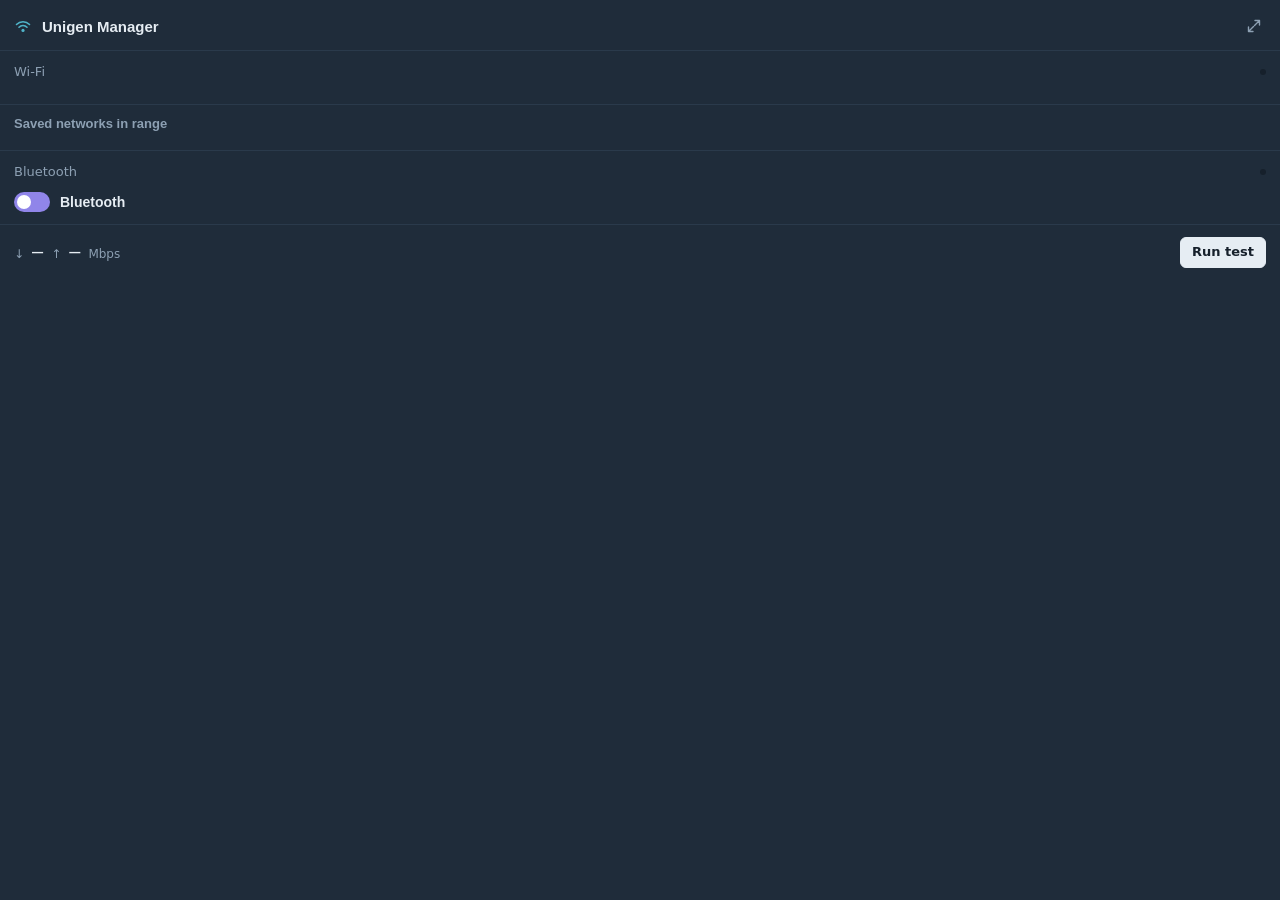
==== ui/widget.html @ b58a7fae "Show whether the dongle is plugged in: rail, widget and tray tooltip app_info reports the dongle as " ====
<!doctype html>
<html lang="en">
<head>
<meta charset="utf-8">
<meta name="viewport" content="width=device-width, initial-scale=1">
<title>Unigen Manager widget</title>
<link rel="stylesheet" href="shared.css">
<style>
  html, body { height: 100%; margin: 0; }
  body { background: var(--raised); color: var(--ink); font: 14px/1.45 var(--body); overflow: hidden; }

  /* the widget: fills its frameless window inside the app; floats above a fake taskbar in the ?mock preview */
  .widget { width: 100%; background: var(--raised); }
  .widget[hidden] { display: none; }
  header { display: flex; align-items: center; gap: 10px; padding: 12px 12px 10px 14px; }
  header h1 { font: 600 15px/1 var(--display); margin: 0; flex: 1; }
  .logo { width: 18px; height: 18px; flex: none; }
  .icon-btn { width: 28px; height: 28px; display: grid; place-items: center; background: none; border: 0; border-radius: 6px; color: var(--muted); cursor: pointer; }
  .sec { padding: 12px 14px; border-top: 1px solid var(--line); }
  .sec h2 { font: 600 13px/1 var(--display); color: var(--muted); margin: 0 0 8px; }
  .widget .msg { font-size: 12.5px; margin: 6px 0 0; }
  .widget .msg:empty { display: none; }
  .widget .btn { padding: 5px 11px; font-size: 13px; white-space: nowrap; }
  .widget .btn:not(.primary) { background: var(--panel); }

  /* Wi-Fi and Bluetooth: Dongle | Built-in (.seg is in shared.css) */
  .widget > .dongle { padding: 0 14px 10px; }
  .uses { display: flex; align-items: center; justify-content: space-between; margin-bottom: 10px; }
  .uses .lbl { color: var(--muted); font-size: 13px; }

  .ad { display: grid; grid-template-columns: 10px 1fr auto; column-gap: 10px; row-gap: 2px; align-items: center; padding: 6px 0; }
  .ad + .ad { border-top: 1px solid var(--line); }
  .dot { width: 8px; height: 8px; border-radius: 50%; background: var(--muted); }
  .dot.on { background: var(--ok); }
  .ad .name { font: 600 14px/1.3 var(--display); }
  .ad .ssid { text-align: right; font-size: 13px; display: inline-block; }
  .ad .ssid.off { color: var(--muted); }
  .ad .sub { grid-column: 2 / 4; display: flex; align-items: center; gap: 8px; color: var(--muted); font-size: 12.5px; }
  .ad .sub .rate { margin-left: auto; display: inline-block; }
  .ad .sub .pct { display: inline-block; min-width: 30px; }
  .bars { display: inline-flex; align-items: flex-end; gap: 2px; height: 12px; }
  .bars i { width: 3px; border-radius: 1px; background: var(--line); }
  .bars i:nth-child(1) { height: 4px; } .bars i:nth-child(2) { height: 7px; }
  .bars i:nth-child(3) { height: 10px; } .bars i:nth-child(4) { height: 12px; }
  .bars i.lit { background: var(--ink); opacity: 0.8; }

  .net { display: grid; grid-template-columns: 1fr 38px 104px; gap: 8px; align-items: center; padding: 5px 0; min-height: 36px; }
  .net .title { font-weight: 600; overflow: hidden; text-overflow: ellipsis; white-space: nowrap; }
  .net .pct { color: var(--muted); font-size: 12.5px; text-align: right; }
  .net .act { justify-self: end; }
  .empty { color: var(--muted); font-size: 13px; padding: 4px 0; margin: 0; }

  .bt { display: flex; align-items: center; gap: 10px; }
  .bt .ver { font: 600 14px var(--display); white-space: nowrap; display: inline-block; }
  .bt .dev { flex: 1; color: var(--muted); font-size: 13px; overflow: hidden; text-overflow: ellipsis; white-space: nowrap; display: inline-block; }

  .speed { display: grid; grid-template-columns: auto 1fr auto; gap: 12px; align-items: center; }
  .speed .nums { display: flex; align-items: baseline; gap: 8px; white-space: nowrap; }
  .speed .nums b { font: 400 20px/1 var(--display); display: inline-block; }
  .speed .nums .arrow, .speed .nums .unit { color: var(--muted); font-size: 12px; }
  #spark { display: block; width: 100%; height: 28px; overflow: visible; }
  #spark .line { fill: none; stroke-width: 1.5; stroke-linejoin: round; stroke-linecap: round; }
  #spark .area { fill-opacity: 0.1; }

  @media (hover: hover) and (pointer: fine) {
    .icon-btn:hover { color: var(--ink); }
  }

  /* ---------- ?mock preview only: a Windows 10 taskbar to click ---------- */
  body.preview { background: #0E151D; }
  .preview .widget {
    position: fixed; right: 12px; bottom: 52px; width: 340px;
    border: 1px solid var(--line); border-radius: 10px; box-shadow: 0 12px 32px rgba(0, 0, 0, 0.45); overflow: hidden;
  }
  .taskbar { position: fixed; left: 0; right: 0; bottom: 0; height: 40px; background: #101820; border-top: 1px solid #1B2632;
    display: flex; align-items: center; justify-content: flex-end; gap: 2px; padding-right: 8px; }
  .taskbar[hidden], .overflow[hidden], .hint[hidden] { display: none; }
  .tb { height: 40px; min-width: 32px; padding: 0 8px; display: grid; place-items: center; background: none; border: 0; color: #C9D3DC; cursor: pointer; }
  .tb.clock { font-size: 12px; line-height: 1.25; text-align: center; cursor: default; }
  .overflow { position: fixed; bottom: 48px; right: 150px; display: grid; grid-template-columns: repeat(3, 34px); gap: 2px; padding: 6px;
    background: #1A242F; border: 1px solid #2A3644; border-radius: 4px; box-shadow: 0 6px 18px rgba(0, 0, 0, 0.4); }
  .overflow button { height: 34px; display: grid; place-items: center; background: none; border: 0; border-radius: 3px; cursor: pointer; color: #9FB0BF; }
  .hint { position: fixed; left: 16px; top: 14px; color: var(--muted); font-size: 13px; margin: 0; }
  @media (hover: hover) and (pointer: fine) { .tb:hover, .overflow button:hover { background: rgba(255, 255, 255, 0.08); } }
</style>
</head>
<body>

<div class="widget" id="w" role="dialog" aria-label="Unigen Manager">
  <header>
    <svg class="logo" viewBox="0 0 18 18" aria-hidden="true">
      <path d="M2.5 7.5a9 9 0 0 1 13 0" fill="none" stroke="var(--b5)" stroke-width="1.6" stroke-linecap="round"/>
      <path d="M5 10.2a5.4 5.4 0 0 1 8 0" fill="none" stroke="var(--b5)" stroke-width="1.6" stroke-linecap="round"/>
      <circle cx="9" cy="13.4" r="1.6" fill="var(--b5)"/>
    </svg>
    <h1>Unigen Manager</h1>
    <button class="icon-btn" id="openApp" aria-label="Open Unigen Manager" title="Open Unigen Manager">
      <svg width="14" height="14" viewBox="0 0 14 14" aria-hidden="true"><path d="M8 1.5h4.5V6M12.5 1.5 7.5 6.5M6 12.5H1.5V8M1.5 12.5l5-5" fill="none" stroke="currentColor" stroke-width="1.4" stroke-linecap="round" stroke-linejoin="round"/></svg>
    </button>
  </header>
  <p class="dongle" id="dongle" hidden><i aria-hidden="true"></i><span class="t"></span></p>
  <div class="sec">
    <div class="uses"><span class="lbl" id="wifiUseLbl">Wi-Fi</span><div class="seg" id="wifiUse" role="radiogroup" aria-labelledby="wifiUseLbl"></div></div>
    <div id="ads"></div>
    <p class="msg" id="wifiMsg"></p>
  </div>
  <div class="sec">
    <h2>Saved networks in range</h2>
    <div id="nets"></div>
    <p class="msg" id="netMsg"></p>
  </div>
  <div class="sec">
    <div class="uses"><span class="lbl" id="btUseLbl">Bluetooth</span><div class="seg" id="btUse" role="radiogroup" aria-labelledby="btUseLbl"></div></div>
    <div class="bt">
      <button class="switch on" id="btPower" role="switch" aria-checked="true" aria-label="Bluetooth"><i></i></button>
      <span class="ver" id="btVer">Bluetooth</span>
      <span class="dev" id="btDev"></span>
    </div>
    <p class="msg" id="btMsg"></p>
  </div>
  <div class="sec">
    <div class="speed">
      <div class="nums"><span class="arrow">↓</span><b id="dn">–</b><span class="arrow">↑</span><b id="upv">–</b><span class="unit">Mbps</span></div>
      <svg id="spark" aria-label="Speed during the last test"></svg>
      <button class="btn primary" id="run"><span class="label">Run test</span></button>
    </div>
    <p class="msg" id="speedMsg"></p>
  </div>
</div>

<!-- ?mock preview only: a Windows 10 taskbar. Inside the app the widget fills its own window. -->
<p class="hint" id="hint" hidden>Preview: click <b>^</b> on the taskbar, then the Unigen icon.</p>
<div class="overflow" id="overflow" hidden>
  <button aria-label="OneDrive"><svg width="16" height="16" viewBox="0 0 16 16"><path d="M4 12h8.5a2.5 2.5 0 0 0 0-5 4 4 0 0 0-7.6-1A3 3 0 0 0 4 12z" fill="none" stroke="currentColor" stroke-width="1.2"/></svg></button>
  <button aria-label="Security"><svg width="16" height="16" viewBox="0 0 16 16"><path d="M8 1.8 3 3.8v4c0 3 2.2 5.2 5 6.4 2.8-1.2 5-3.4 5-6.4v-4z" fill="none" stroke="currentColor" stroke-width="1.2"/></svg></button>
  <button id="trayIcon" aria-label="Unigen Manager">
    <svg width="16" height="16" viewBox="0 0 18 18"><path d="M2.5 7.5a9 9 0 0 1 13 0" fill="none" stroke="#4FB3C8" stroke-width="1.8" stroke-linecap="round"/><path d="M5 10.2a5.4 5.4 0 0 1 8 0" fill="none" stroke="#4FB3C8" stroke-width="1.8" stroke-linecap="round"/><circle cx="9" cy="13.4" r="1.7" fill="#4FB3C8"/></svg>
  </button>
</div>
<div class="taskbar" id="taskbar" hidden>
  <button class="tb" id="chevron" aria-label="Show hidden icons" aria-expanded="false"><svg width="12" height="12" viewBox="0 0 12 12"><path d="M2.5 7.5 6 4l3.5 3.5" fill="none" stroke="currentColor" stroke-width="1.3" stroke-linecap="round"/></svg></button>
  <span class="tb"><svg width="16" height="16" viewBox="0 0 16 16"><path d="M1.5 6a9 9 0 0 1 13 0M4 8.7a5.4 5.4 0 0 1 8 0" fill="none" stroke="currentColor" stroke-width="1.3" stroke-linecap="round"/><circle cx="8" cy="11.6" r="1.3" fill="currentColor"/></svg></span>
  <span class="tb"><svg width="16" height="16" viewBox="0 0 16 16"><path d="M2 6h3l4-3v10l-4-3H2z" fill="none" stroke="currentColor" stroke-width="1.2"/><path d="M11.5 5.5a3.5 3.5 0 0 1 0 5" fill="none" stroke="currentColor" stroke-width="1.2" stroke-linecap="round"/></svg></span>
  <span class="tb clock" id="clock"></span>
</div>

<script src="vendor/anime.umd.min.js"></script>
<script src="mock-api.js"></script>
<script src="shared.js"></script>
<script>
// Tray widget. Inside the app it fills its own frameless window (Python shows it and calls onWidgetShown);
// opened as widget.html?mock it floats above a fake taskbar for preview and tests.
let INFO = null, ADS = [], uses = null, BT = null, RESULTS = {}, live = null, shown = false;  // uses: the adapter Wi-Fi uses
const wifiSeg = $("#wifiUse"), btSeg = $("#btUse");
const NAME = k => (INFO && INFO.adapters.find(a => a.key === k) || {}).name || k;
const COLOR = k => ({ unigen: "var(--uni)", builtin: "var(--bi)" })[k] || "var(--muted)";
const note = (el, text, isErr) => setMsg(el, text, isErr, { clearAfter: isErr ? 0 : 4000 }); // a flyout stays compact
const fail = el => e => note(el, e.message, true);

// ================= Wi-Fi: which adapter carries traffic =================
const level = s => s == null ? 0 : s >= 80 ? 4 : s >= 60 ? 3 : s >= 40 ? 2 : 1;
const bars = s => `<span class="bars" aria-hidden="true">${[1, 2, 3, 4].map(i => `<i class="${i <= level(s) ? "lit" : ""}"></i>`).join("")}</span>`;
function renderAdapters() {
  renderDongle($("#dongle"), INFO.dongle);
  buildSeg(wifiSeg, SWITCH_KEYS); buildSeg(btSeg, SWITCH_KEYS);
  $("#ads").innerHTML = INFO.adapters.map(a => `
    <div class="ad" data-k="${esc(a.key)}">
      <span class="dot"></span><span class="name">${esc(a.name)}</span>
      <span class="ssid off">Checking…</span>
      <span class="sub"><span class="pct num">–</span>${bars(null)}<span class="rate">No link</span></span>
    </div>`).join("");
  enableSegs();
}
const markUses = instant => { markSeg(wifiSeg, uses, instant); if (BT) markSeg(btSeg, BT.active, instant); };
const enableSegs = () => { enableSeg(wifiSeg, INFO.admin, switching, INFO.dongle); enableSeg(btSeg, BT ? BT.can_switch : INFO.admin, switching, INFO.dongle); };
// in place: only values that changed animate
function updateAdapters() {
  for (const row of $$(".ad")) {
    const d = ADS.find(x => x.key === row.dataset.k), on = !!d && d.state === "connected";
    pop($(".dot", row), on);
    const ssid = $(".ssid", row), off = INFO.adapters.find(a => a.key === row.dataset.k).off;
    ssid.classList.toggle("off", !on);
    setText(ssid, !d || off ? (off ? "Off" : "Unplugged") : on ? d.ssid : "Not connected");
    setText($(".pct", row), on ? `${d.signal}%` : "–");
    setText($(".rate", row), on ? `${d.rate} Mbps` : "No link");
    $(".bars", row).outerHTML = bars(on ? d.signal : null);
  }
}
async function poll() {
  ADS = await call("adapters");
  if (!uses || !ADS.some(a => a.key === uses)) uses = INFO.wifi_using || (ADS.find(a => a.state === "connected") || ADS[0] || {}).key || null;
  updateAdapters(); markUses(true);
}
// Python pushes each step of a switch to onSwitchStep while it runs. The two switches share one lock, so one runs at a time.
let switching = false, btDone = null;  // btDone: resolves with the final step of the Bluetooth move this window started
async function reloadAll() {  // after a switch, here or by the watchdog: new INFO, then everything that depends on it
  INFO = await call("app_info"); uses = INFO.wifi_using;
  renderAdapters(); markUses(true);
  await poll();
  await Promise.all([loadNets(), loadBt(), loadSpeed(true)]);
}
window.onSwitchStep = s => {
  const bt = s.kind === "bt", msg = $(bt ? "#btMsg" : "#wifiMsg");
  note(msg, s.text, s.error);
  if (!s.done) return;
  if (bt && btDone) btDone(s);
  else if (!s.error && !switching) (bt ? loadBt() : reloadAll()).catch(fail(msg));  // switched from the other window
};
window.onUsingChanged = () => { if (!switching) reloadAll().catch(fail($("#wifiMsg"))); };
wifiSeg.addEventListener("click", async e => {
  const b = e.target.closest("button");
  if (!b || b.disabled || switching || b.getAttribute("aria-checked") === "true") return;
  const was = uses;
  switching = true; enableSegs();
  markSeg(wifiSeg, b.dataset.k);
  note($("#wifiMsg"), `Switching to the ${NAME(b.dataset.k)}…`);
  try {
    await call("switch_wifi", b.dataset.k);
    await reloadAll();
  } catch (err) {
    uses = was; markUses();
    note($("#wifiMsg"), err.message, true);
  } finally {
    switching = false; enableSegs();
  }
});
// the call returns at once; the move ends with a done step, then the radio shown is the one Windows really has
btSeg.addEventListener("click", async e => {
  const b = e.target.closest("button");
  if (!b || b.disabled || switching || b.getAttribute("aria-checked") === "true") return;
  const was = BT.active;
  switching = true; enableSegs();
  markSeg(btSeg, b.dataset.k);
  note($("#btMsg"), `Moving Bluetooth to the ${NAME(b.dataset.k)}…`);
  const moved = new Promise(done => { btDone = done; });
  try {
    await call("switch_bt", b.dataset.k);
    const s = await moved;
    await loadBt();
    if (s.error) note($("#btMsg"), s.text, true);
  } catch (err) {
    markSeg(btSeg, was);
    note($("#btMsg"), err.message, true);
  } finally {
    btDone = null; switching = false; enableSegs();
  }
});

// ================= saved networks in range (on the adapter Wi-Fi uses) =================
async function loadNets() {
  if (!uses) return;
  const list = (await call("networks", uses)).networks.filter(n => n.state && !n.hidden).slice(0, 4);
  $("#nets").innerHTML = list.length ? list.map(n => `<div class="net" data-ssid="${esc(n.ssid)}">
      <span class="title">${esc(n.ssid)}</span>
      <span class="pct num">${Math.max(0, ...n.aps.map(a => a.s))}%</span>
      <span class="act">${n.state === "Connected"
        ? `<button class="btn" data-do="disconnect"><span class="label">Disconnect</span></button>`
        : `<button class="btn" data-do="connect"><span class="label">Connect</span></button>`}</span>
    </div>`).join("") : `<p class="empty">No saved networks in range.</p>`;
}
$("#nets").addEventListener("click", async e => {
  const b = e.target.closest("button[data-do]"); if (!b || b.disabled) return;
  const ssid = b.closest(".net").dataset.ssid, connect = b.dataset.do === "connect";
  try {
    await busy(b, connect ? "Connecting…" : "Disconnecting…", connect ? call("connect", uses, ssid, null) : call("disconnect", uses));
    note($("#netMsg"), connect ? `Connected to ${ssid}.` : `Disconnected from ${ssid}.`);
    await Promise.all([poll(), loadNets()]);
  } catch (err) { note($("#netMsg"), err.message, true); }
});

// ================= Bluetooth radio =================
async function loadBt() {
  const [radio, paired] = await Promise.all([call("bt_radio"), call("bt_paired")]);
  BT = radio;
  const on = BT.power !== "off", sw = $("#btPower");
  sw.setAttribute("aria-checked", String(on)); sw.classList.toggle("on", on);
  anime.animate($("i", sw), { x: on ? 16 : 0, duration: reduce ? 0 : 180, ease });
  const act = BT.radios.find(r => r.key === BT.active);
  const dev = paired.find(d => d.connected);
  setText($("#btVer"), act && act.version ? `Bluetooth ${act.version}` : "Bluetooth");
  const level = dev && dev.battery != null ? ` · ${dev.battery}%` : "";
  setText($("#btDev"), on ? (dev ? dev.name + level : "No device connected") : "Bluetooth is off");
  enableSeg(btSeg, BT.can_switch, switching, INFO.dongle);
  markSeg(btSeg, BT.active, true);
}

$("#btPower").addEventListener("click", async function () {
  if (this.disabled || !BT) return;
  this.disabled = true;
  try { await call("bt_power", BT.power === "off"); } catch (e) { note($("#btMsg"), e.message, true); }
  finally { this.disabled = false; }
  loadBt().catch(fail($("#btMsg")));
});

// ================= mini speed test: sparkline of the last test on the adapter Wi-Fi uses =================
const TP_N = 40;  // speed.py takes at most 28 download + 12 upload samples
const pathOf = pts => pts.map((p, i) => `${i ? "L" : "M"}${p[0].toFixed(1)},${p[1].toFixed(1)}`).join("");
function drawSpark(samples, k, { draw, split } = {}) {
  const svg = $("#spark"), W = svg.clientWidth, H = 28; if (!W) return;
  split = Math.min(split ?? samples.length, samples.length);
  const max = Math.max(40, ...Object.values(RESULTS).flatMap(r => r.samples || []), ...samples) * 1.05;
  const x = i => 1 + i * (W - 2) / (TP_N - 1), y = v => 2 + (1 - v / max) * (H - 4);
  const pts = samples.map((v, i) => [x(i), y(v)]);
  // download and upload are separate measurements: one segment each, never joined
  const segs = [pts.slice(0, split), pts.slice(split)].filter(p => p.length > 1);
  svg.setAttribute("viewBox", `0 0 ${W} ${H}`);
  svg.innerHTML = segs.map(p => `<path class="area" fill="${COLOR(k)}" d="${pathOf(p)}L${p[p.length - 1][0]},${H}L${p[0][0]},${H}Z"/>
    <path class="line" stroke="${COLOR(k)}" d="${pathOf(p)}"/>`).join("");
  if (draw && !reduce && segs.length) {
    $$(".line", svg).forEach((l, i) => anime.animate(anime.createDrawable(l), { draw: ["0 0", "0 1"], duration: 350, delay: i * 250, ease }));
    anime.animate($$(".area", svg), { opacity: [0, 1], duration: 250, delay: 250, ease });
  }
}
async function loadSpeed(draw) {
  RESULTS = await call("speed_results");
  const r = RESULTS[uses];
  setText($("#dn"), r ? r.down : "–");
  setText($("#upv"), r ? r.up : "–");
  drawSpark(r ? r.samples : [], uses, { draw, split: r && r.split });
}
window.onSpeedSample = s => {  // pushed by Python (api.py _push_sample) while a test runs
  if (!live) return;
  if (s.phase === "up" && live.split == null) live.split = live.samples.length;
  live.samples.push(s.v);
  drawSpark(live.samples, live.key, { split: live.split ?? live.samples.length });
};
$("#run").addEventListener("click", async function () {
  if (!uses || this.disabled) return;
  live = { key: uses, samples: [], split: null };
  try {
    const r = await busy(this, "Testing…", call("speed_test", uses));
    live = null;
    RESULTS[uses] = r;
    setText($("#dn"), r.down); setText($("#upv"), r.up);
    drawSpark(r.samples, uses, { split: r.split });
    note($("#speedMsg"), `Measured on the ${NAME(uses)}.`);
  } catch (e) { live = null; note($("#speedMsg"), e.message, true); }
});

$("#openApp").addEventListener("click", () => call("open_main").catch(fail($("#wifiMsg"))));

// ================= open / close =================
const W = $("#w");
async function refresh(draw) {
  await poll();
  await Promise.all([loadNets(), loadBt(), loadSpeed(draw)]);
}
function animateOpen() {
  anime.animate(W, reduce ? { opacity: [0, 1], duration: 150, ease } : { opacity: [0, 1], y: [8, 0], duration: 180, ease });
}
window.onWidgetShown = () => {  // Python calls this right after showing the window
  shown = true; animateOpen(); markUses(true);
  refresh(true).catch(fail($("#wifiMsg")));
};
function hideWidget() {
  if (!shown) return;
  shown = false;
  anime.animate(W, { opacity: 0, ...(reduce ? {} : { y: 4 }), duration: 120, ease, onComplete: () => {
    if (MOCK) { if (!shown) W.hidden = true; } else call("hide_widget").catch(() => {});
    W.style.opacity = ""; W.style.transform = "";
  } });
}
addEventListener("keydown", e => { if (e.key === "Escape") hideWidget(); });
if (!MOCK) {
  addEventListener("blur", hideWidget);  // like Windows flyouts: losing focus closes it
  new ResizeObserver(() => { if (shown) call("widget_fit", Math.ceil(W.getBoundingClientRect().height)).catch(() => {}); }).observe(W);
}
setInterval(async () => { if (shown && await call("is_visible", "widget").catch(() => true)) { poll().catch(fail($("#wifiMsg"))); loadNets().catch(fail($("#netMsg"))); } }, 3000);
setInterval(async () => { if (shown && await call("is_visible", "widget").catch(() => true)) loadBt().catch(() => {}); }, 10000);  // connected state and battery
// the watchdog announces an unplug, not a dongle coming back or still starting: while it isn't connected, look again
setInterval(async () => {
  if (!shown || !INFO || !INFO.dongle || INFO.dongle === "connected" || switching || !await call("is_visible", "widget").catch(() => true)) return;
  const i = await call("app_info").catch(() => null);
  if (i && i.dongle !== INFO.dongle) reloadAll().catch(fail($("#wifiMsg")));
}, 5000);

// ================= ?mock preview: fake taskbar with the ^ overflow =================
if (MOCK) {
  document.body.classList.add("preview");
  $("#taskbar").hidden = false; $("#hint").hidden = false; W.hidden = true;
  const tick = () => { const d = new Date(); $("#clock").innerHTML = `${d.toLocaleTimeString([], { hour: "2-digit", minute: "2-digit" })}<br>${d.toLocaleDateString()}`; };
  tick(); setInterval(tick, 30000);
  $("#chevron").addEventListener("click", e => {
    e.stopPropagation();
    const ov = $("#overflow"); ov.hidden = !ov.hidden;
    $("#chevron").setAttribute("aria-expanded", !ov.hidden);
  });
  $("#trayIcon").addEventListener("click", e => {
    e.stopPropagation();
    $("#overflow").hidden = true; $("#chevron").setAttribute("aria-expanded", "false");
    if (shown) return hideWidget();
    W.hidden = false; window.onWidgetShown();
  });
  document.addEventListener("click", e => {
    if (!e.target.closest("#w, #overflow, #chevron")) { hideWidget(); $("#overflow").hidden = true; }
  });
}

(async function start() {
  try {
    INFO = await call("app_info"); uses = INFO.wifi_using;
    renderAdapters();
    await refresh(false);
  } catch (e) { note($("#wifiMsg"), e.message, true); }
})();
</script>
</body>
</html>
---- ui/shared.css ----
/* Shared by index.html (main window) and widget.html (tray widget): tokens, base, buttons, messages. */
:root {
  --panel: #16202B;
  --raised: #1F2C3A;
  --line: #2A3A4B;
  --ink: #E6EDF3;
  --muted: #8DA0B3;
  --b24: #E3A33B;
  --b5: #4FB3C8;
  --ok: #5CC08A;
  --err: #F07167;
  --warn: #E8B04B;
  /* adapter identity in charts; validated on --raised (dataviz validator, dark: CVD dE 16.0, normal 19.7) */
  --uni: #9085e9;
  --bi: #d55181;

  --ease-out: cubic-bezier(0.23, 1, 0.32, 1);
  --display: "Bahnschrift", "Segoe UI", sans-serif;
  --body: "Segoe UI", system-ui, sans-serif;
}

* { box-sizing: border-box; }
button { font: inherit; color: inherit; }
:focus-visible { outline: 2px solid var(--b5); outline-offset: 2px; }
.num { font-family: var(--display); font-variant-numeric: tabular-nums; }

.btn {
  position: relative;
  overflow: hidden;
  border: 1px solid var(--line);
  background: var(--raised);
  border-radius: 6px;
  padding: 8px 16px;
  cursor: pointer;
}
.btn.primary { background: var(--ink); color: var(--panel); border-color: var(--ink); font-weight: 600; }
.btn:disabled { opacity: 0.5; cursor: default; }
.btn.small { padding: 5px 11px; font-size: 13px; }
.btn .label, .link .label { display: inline-block; }

.msg { color: var(--muted); }
.msg.err { color: var(--err); }

@media (hover: hover) and (pointer: fine) {
  .btn:not(:disabled):hover { border-color: var(--muted); }
}

/* on/off switch (Bluetooth power) */
.switch { width: 36px; height: 20px; padding: 0; border-radius: 10px; border: 1px solid var(--line);
  background: var(--raised); position: relative; cursor: pointer; flex: none; }
.switch i { position: absolute; top: 2px; left: 2px; width: 14px; height: 14px; border-radius: 50%; background: var(--muted); }
.switch.on { background: var(--uni); border-color: transparent; }
.switch.on i { background: #fff; }
.switch:disabled { opacity: .5; cursor: default; }
.switch:focus-visible { outline: 2px solid var(--uni); outline-offset: 2px; }

/* the dongle's status line (top of the main window's rail, under the widget's header): a dot and a sentence */
.dongle { display: flex; align-items: center; gap: 8px; margin: 0; font-size: 13px; color: var(--muted); }
.dongle[hidden] { display: none; }
.dongle i { flex: none; width: 8px; height: 8px; border-radius: 50%; background: var(--muted); }
.dongle[data-state="connected"] i { background: var(--ok); }
.dongle[data-state="not_responding"] { color: var(--warn); }
.dongle[data-state="not_responding"] i { background: var(--warn); }

/* segmented control with one sliding highlight (the Wi-Fi and Bluetooth switches in both windows; positioned by slide() in JS) */
.seg { position: relative; display: flex; gap: 2px; background: var(--panel); border-radius: 7px; padding: 3px; }
.seg button { position: relative; z-index: 1; background: none; border: 0; cursor: pointer; padding: 4px 12px; border-radius: 5px; color: var(--muted); font: 500 13px var(--display); }
.seg button[aria-checked="true"] { color: var(--ink); }
.seg button:disabled { cursor: default; }
.seg button:disabled:not([aria-checked="true"]) { opacity: .45; }  /* the Dongle button while it is unplugged, and the other one during a switch */
.seg .ind { position: absolute; top: 3px; bottom: 3px; left: 0; right: auto; background: var(--raised); border-radius: 5px; pointer-events: none; }
@media (hover: hover) and (pointer: fine) {
  .seg button:not(:disabled):hover { color: var(--ink); }
}
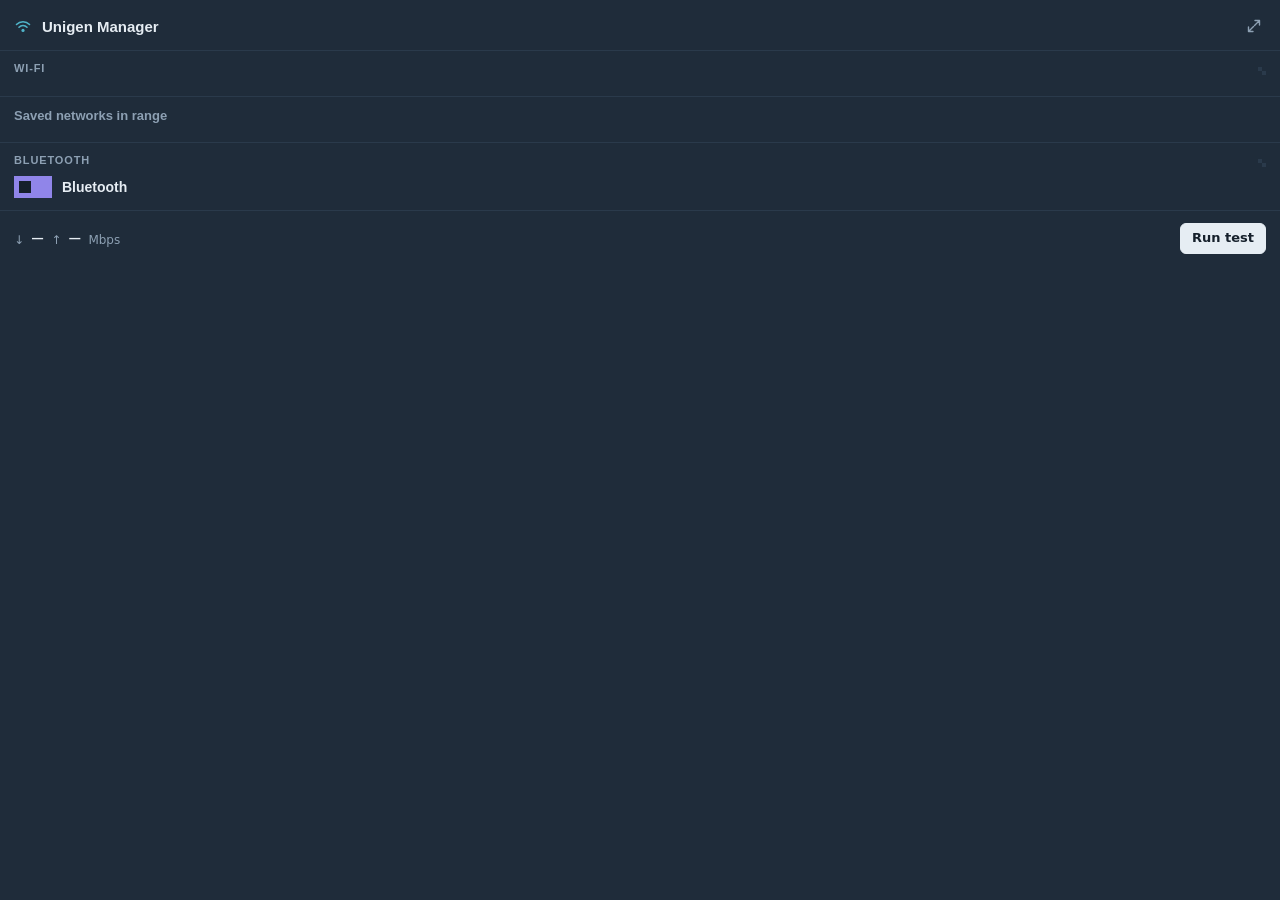
==== commit 49c24f79: "Brutalist switches with a stepped progress bar, anime.js motion and a Bluetooth lock-out The Wi-Fi A" ====
--- a/ui/widget.html
+++ b/ui/widget.html
@@ -25,8 +25,9 @@
 
   /* Wi-Fi and Bluetooth: Dongle | Built-in (.seg is in shared.css) */
   .widget > .dongle { padding: 0 14px 10px; }
-  .uses { display: flex; align-items: center; justify-content: space-between; margin-bottom: 10px; }
-  .uses .lbl { color: var(--muted); font-size: 13px; }
+  .uses { display: flex; align-items: center; justify-content: space-between; margin-bottom: 10px; padding-right: var(--off); }  /* room for the switch's hard shadow */
+  .uses .lbl { font: 700 11px/1 var(--display); letter-spacing: .08em; text-transform: uppercase; color: var(--muted); }
+  .uses + .steps { margin: -2px 0 10px; }
 
   .ad { display: grid; grid-template-columns: 10px 1fr auto; column-gap: 10px; row-gap: 2px; align-items: center; padding: 6px 0; }
   .ad + .ad { border-top: 1px solid var(--line); }
@@ -101,6 +102,7 @@
   <p class="dongle" id="dongle" hidden><i aria-hidden="true"></i><span class="t"></span></p>
   <div class="sec">
     <div class="uses"><span class="lbl" id="wifiUseLbl">Wi-Fi</span><div class="seg" id="wifiUse" role="radiogroup" aria-labelledby="wifiUseLbl"></div></div>
+    <div id="wifiSteps" hidden></div>
     <div id="ads"></div>
     <p class="msg" id="wifiMsg"></p>
   </div>
@@ -111,6 +113,7 @@
   </div>
   <div class="sec">
     <div class="uses"><span class="lbl" id="btUseLbl">Bluetooth</span><div class="seg" id="btUse" role="radiogroup" aria-labelledby="btUseLbl"></div></div>
+    <div id="btSteps" hidden></div>
     <div class="bt">
       <button class="switch on" id="btPower" role="switch" aria-checked="true" aria-label="Bluetooth"><i></i></button>
       <span class="ver" id="btVer">Bluetooth</span>
@@ -153,7 +156,6 @@
 let INFO = null, ADS = [], uses = null, BT = null, RESULTS = {}, live = null, shown = false;  // uses: the adapter Wi-Fi uses
 const wifiSeg = $("#wifiUse"), btSeg = $("#btUse");
 const NAME = k => (INFO && INFO.adapters.find(a => a.key === k) || {}).name || k;
-const COLOR = k => ({ unigen: "var(--uni)", builtin: "var(--bi)" })[k] || "var(--muted)";
 const note = (el, text, isErr) => setMsg(el, text, isErr, { clearAfter: isErr ? 0 : 4000 }); // a flyout stays compact
 const fail = el => e => note(el, e.message, true);
 
@@ -171,7 +173,7 @@
     </div>`).join("");
   enableSegs();
 }
-const markUses = instant => { markSeg(wifiSeg, uses, instant); if (BT) markSeg(btSeg, BT.active, instant); };
+const markUses = instant => { markSeg(wifiSeg, going.wifi || uses, instant); if (BT) markSeg(btSeg, going.bt || BT.active, instant); };
 const enableSegs = () => { enableSeg(wifiSeg, INFO.admin, switching, INFO.dongle); enableSeg(btSeg, BT ? BT.can_switch : INFO.admin, switching, INFO.dongle); };
 // in place: only values that changed animate
 function updateAdapters() {
@@ -193,6 +195,11 @@
 }
 // Python pushes each step of a switch to onSwitchStep while it runs. The two switches share one lock, so one runs at a time.
 let switching = false, btDone = null;  // btDone: resolves with the final step of the Bluetooth move this window started
+const BT_STEPS = 4;    // bt.STEPS: what a Bluetooth move reports
+const prog = { wifi: $("#wifiSteps"), bt: $("#btSteps") };  // compact progress bars under the two switches
+const switchTo = {};   // the adapter each kind's last move started here was going to (Try again repeats it)
+const going = {};      // the same, only while that move runs here: the switch shows it, whatever a poll says
+let moving = null;     // the move running anywhere (Python pushes its steps to both windows): { kind, step, of }
 async function reloadAll() {  // after a switch, here or by the watchdog: new INFO, then everything that depends on it
   INFO = await call("app_info"); uses = INFO.wifi_using;
   renderAdapters(); markUses(true);
@@ -202,49 +209,78 @@
 window.onSwitchStep = s => {
   const bt = s.kind === "bt", msg = $(bt ? "#btMsg" : "#wifiMsg");
   note(msg, s.text, s.error);
+  renderStep(prog[s.kind], s, { to: switching ? switchTo[s.kind] : null });
+  moving = s.done ? null : { kind: s.kind, step: s.step, of: s.of };
+  if (bt) lockBt(!s.done);
   if (!s.done) return;
   if (bt && btDone) btDone(s);
   else if (!s.error && !switching) (bt ? loadBt() : reloadAll()).catch(fail(msg));  // switched from the other window
 };
 window.onUsingChanged = () => { if (!switching) reloadAll().catch(fail($("#wifiMsg"))); };
-wifiSeg.addEventListener("click", async e => {
+// the power switch is off while a Bluetooth move runs (Windows' radio isn't there to use); it comes back on done
+function lockBt(on) {
+  const sw = $("#btPower");
+  if (on && !sw.disabled) { sw.disabled = true; sw.dataset.lock = "1"; }
+  else if (!on && sw.dataset.lock) { sw.disabled = false; delete sw.dataset.lock; }
+}
+// pressing a switch while a move runs: say so on the running bar, no error
+function alreadyMoving(msg) {
+  const text = `Already moving ${moving.kind === "bt" ? "Bluetooth" : "Wi-Fi"}${moving.of ? ` · ${moving.step}/${moving.of}` : ""}`;
+  noteBar(prog[moving.kind], text);
+  note(msg, text);
+}
+async function moveWifi(key) {
+  const was = uses, msg = $("#wifiMsg");
+  switching = true; enableSegs();
+  switchTo.wifi = going.wifi = key;
+  markSeg(wifiSeg, key);
+  note(msg, `Switching to the ${NAME(key)}…`);
+  renderStep(prog.wifi, { kind: "wifi", text: msg.textContent, step: 0, of: 0, label: "Starting" }, { to: key });
+  try {
+    await call("switch_wifi", key);
+    await reloadAll();
+  } catch (err) {
+    going.wifi = null; uses = was; markUses();
+    note(msg, err.message, true);
+    failProgress(prog.wifi, err.message);
+  } finally {
+    switching = false; going.wifi = null; enableSegs();
+  }
+}
+// the call returns at once; the move ends with a done step, then the radio shown is the one Windows really has
+async function moveBt(key) {
+  const was = BT.active, msg = $("#btMsg");
+  switching = true; enableSegs();
+  switchTo.bt = going.bt = key;
+  markSeg(btSeg, key);
+  note(msg, `Moving Bluetooth to the ${NAME(key)}…`);
+  renderStep(prog.bt, { kind: "bt", text: msg.textContent, step: 0, of: BT_STEPS, label: "Starting" }, { to: key });
+  const moved = new Promise(done => { btDone = done; });
+  try {
+    await call("switch_bt", key);
+    const s = await moved;
+    going.bt = null;  // show what Windows really has, not what was asked for
+    await loadBt();
+    if (s.error) note(msg, s.text, true);
+  } catch (err) {
+    markSeg(btSeg, was);
+    note(msg, err.message, true);
+    failProgress(prog.bt, err.message);
+  } finally {
+    btDone = null; switching = false; going.bt = null; enableSegs();
+  }
+}
+const retry = kind => { if (!switching && !moving && switchTo[kind]) (kind === "bt" ? moveBt : moveWifi)(switchTo[kind]); };
+buildProgress(prog.wifi, "wifi", { compact: true, onRetry: () => retry("wifi") });
+buildProgress(prog.bt, "bt", { compact: true, onRetry: () => retry("bt") });
+const onSegClick = (seg, msg, move) => seg.addEventListener("click", e => {
   const b = e.target.closest("button");
   if (!b || b.disabled || switching || b.getAttribute("aria-checked") === "true") return;
-  const was = uses;
-  switching = true; enableSegs();
-  markSeg(wifiSeg, b.dataset.k);
-  note($("#wifiMsg"), `Switching to the ${NAME(b.dataset.k)}…`);
-  try {
-    await call("switch_wifi", b.dataset.k);
-    await reloadAll();
-  } catch (err) {
-    uses = was; markUses();
-    note($("#wifiMsg"), err.message, true);
-  } finally {
-    switching = false; enableSegs();
-  }
+  if (moving) return alreadyMoving($(msg));
+  move(b.dataset.k);
 });
-// the call returns at once; the move ends with a done step, then the radio shown is the one Windows really has
-btSeg.addEventListener("click", async e => {
-  const b = e.target.closest("button");
-  if (!b || b.disabled || switching || b.getAttribute("aria-checked") === "true") return;
-  const was = BT.active;
-  switching = true; enableSegs();
-  markSeg(btSeg, b.dataset.k);
-  note($("#btMsg"), `Moving Bluetooth to the ${NAME(b.dataset.k)}…`);
-  const moved = new Promise(done => { btDone = done; });
-  try {
-    await call("switch_bt", b.dataset.k);
-    const s = await moved;
-    await loadBt();
-    if (s.error) note($("#btMsg"), s.text, true);
-  } catch (err) {
-    markSeg(btSeg, was);
-    note($("#btMsg"), err.message, true);
-  } finally {
-    btDone = null; switching = false; enableSegs();
-  }
-});
+onSegClick(wifiSeg, "#wifiMsg", moveWifi);
+onSegClick(btSeg, "#btMsg", moveBt);
 
 // ================= saved networks in range (on the adapter Wi-Fi uses) =================
 async function loadNets() {
@@ -281,7 +317,7 @@
   const level = dev && dev.battery != null ? ` · ${dev.battery}%` : "";
   setText($("#btDev"), on ? (dev ? dev.name + level : "No device connected") : "Bluetooth is off");
   enableSeg(btSeg, BT.can_switch, switching, INFO.dongle);
-  markSeg(btSeg, BT.active, true);
+  markSeg(btSeg, going.bt || BT.active, true);
 }
 
 $("#btPower").addEventListener("click", async function () {
--- a/ui/shared.css
+++ b/ui/shared.css
@@ -14,6 +14,8 @@
   --uni: #9085e9;
   --bi: #d55181;
 
+  --edge: 2px;     /* brutalist outline of the switch area */
+  --off: 4px;      /* hard shadow offset */
   --ease-out: cubic-bezier(0.23, 1, 0.32, 1);
   --display: "Bahnschrift", "Segoe UI", sans-serif;
   --body: "Segoe UI", system-ui, sans-serif;
@@ -45,12 +47,12 @@
   .btn:not(:disabled):hover { border-color: var(--muted); }
 }
 
-/* on/off switch (Bluetooth power) */
-.switch { width: 36px; height: 20px; padding: 0; border-radius: 10px; border: 1px solid var(--line);
+/* on/off switch (Bluetooth power): square like the adapter switches */
+.switch { width: 38px; height: 22px; padding: 0; border-radius: 0; border: var(--edge) solid var(--line);
   background: var(--raised); position: relative; cursor: pointer; flex: none; }
-.switch i { position: absolute; top: 2px; left: 2px; width: 14px; height: 14px; border-radius: 50%; background: var(--muted); }
-.switch.on { background: var(--uni); border-color: transparent; }
-.switch.on i { background: #fff; }
+.switch i { position: absolute; top: 3px; left: 3px; width: 12px; height: 12px; background: var(--muted); }
+.switch.on { background: var(--uni); border-color: var(--uni); }
+.switch.on i { background: var(--panel); }
 .switch:disabled { opacity: .5; cursor: default; }
 .switch:focus-visible { outline: 2px solid var(--uni); outline-offset: 2px; }
 
@@ -62,13 +64,74 @@
 .dongle[data-state="not_responding"] { color: var(--warn); }
 .dongle[data-state="not_responding"] i { background: var(--warn); }
 
-/* segmented control with one sliding highlight (the Wi-Fi and Bluetooth switches in both windows; positioned by slide() in JS) */
-.seg { position: relative; display: flex; gap: 2px; background: var(--panel); border-radius: 7px; padding: 3px; }
-.seg button { position: relative; z-index: 1; background: none; border: 0; cursor: pointer; padding: 4px 12px; border-radius: 5px; color: var(--muted); font: 500 13px var(--display); }
-.seg button[aria-checked="true"] { color: var(--ink); }
+/* The Wi-Fi and Bluetooth switches (both windows): a square block with a 2px outline and a hard shadow in the chosen
+   adapter's colour (--seg-c, set by markSeg). One solid indicator slides to the chosen item (positioned by slide() in JS).
+   Pressing sinks it onto its shadow: shared.js animates --press (0..1) and the translate together. */
+.seg { --press: 0; --seg-c: var(--line); position: relative; display: inline-flex; background: var(--panel); border: var(--edge) solid var(--line);
+  border-radius: 0; padding: 0; vertical-align: middle;
+  box-shadow: calc(var(--off) * (1 - var(--press))) calc(var(--off) * (1 - var(--press))) 0 var(--seg-c); }
+.seg button { position: relative; z-index: 1; background: none; border: 0; border-radius: 0; cursor: pointer; padding: 6px 14px; color: var(--muted);
+  font: 700 12px/1.2 var(--display); letter-spacing: .06em; text-transform: uppercase; }
+.seg button[aria-checked="true"] { color: var(--panel); }  /* dark on the solid indicator */
 .seg button:disabled { cursor: default; }
 .seg button:disabled:not([aria-checked="true"]) { opacity: .45; }  /* the Dongle button while it is unplugged, and the other one during a switch */
-.seg .ind { position: absolute; top: 3px; bottom: 3px; left: 0; right: auto; background: var(--raised); border-radius: 5px; pointer-events: none; }
+.seg .ind { position: absolute; top: 0; bottom: 0; left: 0; right: auto; background: var(--seg-c); border-radius: 0; pointer-events: none; }
+.seg button:focus-visible { outline-offset: -4px; }
 @media (hover: hover) and (pointer: fine) {
-  .seg button:not(:disabled):hover { color: var(--ink); }
+  .seg button:not(:disabled):not([aria-checked="true"]):hover { color: var(--ink); }
 }
+
+/* "ADAPTER [switch] ■ UNIGEN DONGLE · ON": the row label and the one-line state with a square pip */
+.use-row .lbl { font: 700 11px/1 var(--display); letter-spacing: .08em; text-transform: uppercase; color: var(--muted); }
+.state-line { display: inline-flex; align-items: center; gap: 8px; font: 700 11px/1 var(--display); letter-spacing: .08em; text-transform: uppercase; color: var(--muted); }
+.state-line[hidden] { display: none; }
+.state-line .pip { width: 8px; height: 8px; flex: none; background: var(--pip, var(--muted)); }
+
+/* The stepped progress bar (buildProgress/renderStep in shared.js): one block per real step.
+   Block: empty = outline, current = accent outline + hatched fill, done = solid, skipped = dim, failed = red. */
+.steps { --accent: var(--ink); margin-top: 12px; max-width: 460px; }
+.steps[hidden] { display: none; }
+.steps-body[hidden], .steps-fold[hidden], .steps-fail[hidden] { display: none; }
+.steps-head { display: flex; justify-content: space-between; align-items: baseline; gap: 12px; margin-bottom: 7px; }
+.steps-title, .steps-count, .steps-label, .steps-fold { font: 700 11px/1.2 var(--display); letter-spacing: .08em; text-transform: uppercase; }
+.steps-count { font-variant-numeric: tabular-nums; color: var(--muted); white-space: nowrap; text-transform: none; }
+.blocks { display: flex; gap: 4px; }
+.blocks:empty { display: none; }
+.blk { position: relative; flex: 1; height: 10px; border: var(--edge) solid var(--line); background: transparent; overflow: hidden; }
+.blk b { position: absolute; inset: 0; background: var(--accent); transform: scaleX(0); transform-origin: left; }
+.blk[data-s="current"] { border-color: var(--accent); }
+/* a diagonal hatch from an SVG tile (stripes, not a gradient) drifting along the fill */
+.blk[data-s="current"] b::after { content: ""; position: absolute; inset: 0; background-size: 8px 8px;
+  background-image: url("data:image/svg+xml,%3Csvg xmlns='http://www.w3.org/2000/svg' width='8' height='8'%3E%3Cpath d='M-2 2 2 -2M0 8 8 0M6 10 10 6' stroke='%2316202B' stroke-opacity='.5' stroke-width='3'/%3E%3C/svg%3E");
+  animation: hatch 600ms linear infinite; }
+.blk[data-s="done"] { border-color: var(--accent); }
+.blk[data-s="skipped"] { border-color: var(--line); }
+.blk[data-s="skipped"] b { opacity: .4; }
+.blk[data-s="failed"] { border-color: var(--err); }
+.blk[data-s="failed"] b { background: var(--err); }
+.blk[data-s="failed"] b::after { content: ""; position: absolute; inset: 0; background-size: 8px 8px;
+  background-image: url("data:image/svg+xml,%3Csvg xmlns='http://www.w3.org/2000/svg' width='8' height='8'%3E%3Cpath d='M-2 2 2 -2M0 8 8 0M6 10 10 6' stroke='%2316202B' stroke-opacity='.5' stroke-width='3'/%3E%3C/svg%3E"); }
+.steps.ok { --accent: var(--ok); }
+.steps-label { margin-top: 7px; color: var(--ink); overflow: hidden; text-overflow: ellipsis; white-space: nowrap; }
+.steps[data-bar="fail"] .steps-label, .steps[data-bar="fail"] .steps-count { color: var(--err); }
+.steps[data-bar="fail"] .steps-label { white-space: normal; }  /* say which step failed in full */
+.steps-fail { margin-top: 10px; }
+.steps-fold { display: flex; align-items: center; gap: 8px; color: var(--ok); }
+.steps-fold .tick { font-size: 14px; line-height: 1; order: 2; }
+/* while the bar tells the story the page's own message is only for screen readers; it shows when there is no bar or the move failed */
+.steps[data-bar="run"] ~ .msg, .steps[data-bar="done"] ~ .msg { position: absolute; width: 1px; height: 1px; overflow: hidden; clip-path: inset(50%); white-space: nowrap; }
+/* widget: 6px blocks, the count and the step name on one line under the switch */
+.steps.compact { margin-top: 8px; max-width: none; }
+.steps.compact .blk { height: 6px; border-width: 1px; }
+.steps.compact .steps-body { display: grid; grid-template-columns: auto 1fr; grid-template-areas: "blocks blocks" "count label"; column-gap: 10px; row-gap: 5px; }
+.steps.compact .steps-body[hidden] { display: none; }
+.steps.compact .steps-head { display: contents; }
+.steps.compact .steps-title { display: none; }
+.steps.compact .blocks { grid-area: blocks; }
+.steps.compact .steps-count { grid-area: count; }
+.steps.compact .steps-label { grid-area: label; margin: 0; min-width: 0; }
+.steps.compact .steps-fail { grid-column: 1 / -1; margin-top: 4px; }
+@keyframes hatch { to { background-position: 8px 0; } }
+@media (prefers-reduced-motion: reduce) {
+  .blk[data-s="current"] b::after { animation: none; }
+}
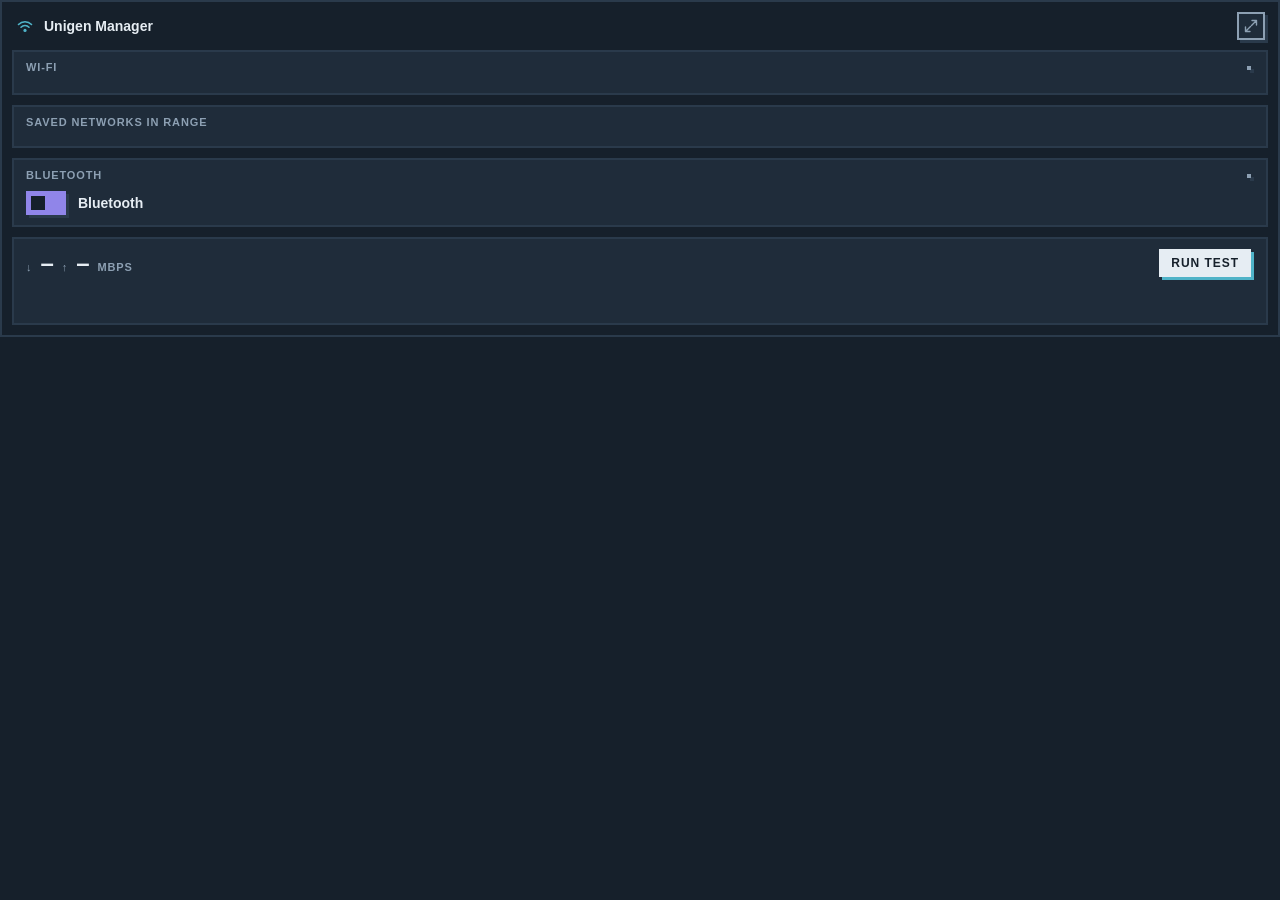
==== commit 436406a6: "One brutalist design system for the whole app - shared.css tokens: five type sizes, caps-label track" ====
--- a/ui/widget.html
+++ b/ui/widget.html
@@ -7,81 +7,77 @@
 <link rel="stylesheet" href="shared.css">
 <style>
   html, body { height: 100%; margin: 0; }
-  body { background: var(--raised); color: var(--ink); font: 14px/1.45 var(--body); overflow: hidden; }
-
-  /* the widget: fills its frameless window inside the app; floats above a fake taskbar in the ?mock preview */
-  .widget { width: 100%; background: var(--raised); }
+  body { background: var(--panel); color: var(--ink); font: var(--t-md)/1.45 var(--body); overflow: hidden; }
+
+  /* the widget: fills its frameless window inside the app; floats above a fake taskbar in the ?mock preview.
+     The same system as the main window, compact: 3px offsets, every section a square 2px panel. */
+  .widget { --off: 3px; width: 100%; background: var(--panel); border: var(--edge) solid var(--line); padding: 10px;
+    display: flex; flex-direction: column; gap: 10px; }
   .widget[hidden] { display: none; }
-  header { display: flex; align-items: center; gap: 10px; padding: 12px 12px 10px 14px; }
-  header h1 { font: 600 15px/1 var(--display); margin: 0; flex: 1; }
+  header { display: flex; align-items: center; gap: 10px; padding: 0 3px 0 4px; }
+  header h1 { font: 700 var(--t-md)/1 var(--display); margin: 0; flex: 1; }
   .logo { width: 18px; height: 18px; flex: none; }
-  .icon-btn { width: 28px; height: 28px; display: grid; place-items: center; background: none; border: 0; border-radius: 6px; color: var(--muted); cursor: pointer; }
-  .sec { padding: 12px 14px; border-top: 1px solid var(--line); }
-  .sec h2 { font: 600 13px/1 var(--display); color: var(--muted); margin: 0 0 8px; }
-  .widget .msg { font-size: 12.5px; margin: 6px 0 0; }
+  .sec { background: var(--raised); border: var(--edge) solid var(--line); padding: 10px 12px; }
+  .sec h2 { font: 700 var(--t-xs)/1 var(--display); letter-spacing: var(--track); text-transform: uppercase; color: var(--muted); margin: 0 0 8px; }
+  .widget .msg { font-size: var(--t-sm); margin: 6px 0 0; }
   .widget .msg:empty { display: none; }
-  .widget .btn { padding: 5px 11px; font-size: 13px; white-space: nowrap; }
+  .widget .btn { padding: 5px 10px; white-space: nowrap; }
   .widget .btn:not(.primary) { background: var(--panel); }
 
   /* Wi-Fi and Bluetooth: Dongle | Built-in (.seg is in shared.css) */
-  .widget > .dongle { padding: 0 14px 10px; }
+  .widget > .dongle { padding: 0 4px; }
   .uses { display: flex; align-items: center; justify-content: space-between; margin-bottom: 10px; padding-right: var(--off); }  /* room for the switch's hard shadow */
-  .uses .lbl { font: 700 11px/1 var(--display); letter-spacing: .08em; text-transform: uppercase; color: var(--muted); }
+  .uses .lbl { font: 700 var(--t-xs)/1 var(--display); letter-spacing: var(--track); text-transform: uppercase; color: var(--muted); }
   .uses + .steps { margin: -2px 0 10px; }
 
-  .ad { display: grid; grid-template-columns: 10px 1fr auto; column-gap: 10px; row-gap: 2px; align-items: center; padding: 6px 0; }
+  .ad { display: grid; grid-template-columns: 8px 1fr auto; column-gap: 10px; row-gap: 2px; align-items: center; padding: 6px 0; }
   .ad + .ad { border-top: 1px solid var(--line); }
-  .dot { width: 8px; height: 8px; border-radius: 50%; background: var(--muted); }
+  .dot { width: 8px; height: 8px; background: var(--muted); }
   .dot.on { background: var(--ok); }
-  .ad .name { font: 600 14px/1.3 var(--display); }
-  .ad .ssid { text-align: right; font-size: 13px; display: inline-block; }
+  .ad .name { font: 700 var(--t-md)/1.3 var(--display); }
+  .ad .ssid { text-align: right; font-size: var(--t-sm); display: inline-block; }
   .ad .ssid.off { color: var(--muted); }
-  .ad .sub { grid-column: 2 / 4; display: flex; align-items: center; gap: 8px; color: var(--muted); font-size: 12.5px; }
+  .ad .sub { grid-column: 2 / 4; display: flex; align-items: center; gap: 8px; color: var(--muted); font-size: var(--t-sm); }
   .ad .sub .rate { margin-left: auto; display: inline-block; }
   .ad .sub .pct { display: inline-block; min-width: 30px; }
   .bars { display: inline-flex; align-items: flex-end; gap: 2px; height: 12px; }
-  .bars i { width: 3px; border-radius: 1px; background: var(--line); }
+  .bars i { width: 4px; background: var(--line); }
   .bars i:nth-child(1) { height: 4px; } .bars i:nth-child(2) { height: 7px; }
   .bars i:nth-child(3) { height: 10px; } .bars i:nth-child(4) { height: 12px; }
-  .bars i.lit { background: var(--ink); opacity: 0.8; }
-
-  .net { display: grid; grid-template-columns: 1fr 38px 104px; gap: 8px; align-items: center; padding: 5px 0; min-height: 36px; }
+  .bars i.lit { background: var(--ink); }
+
+  .net { display: grid; grid-template-columns: 1fr 38px 104px; gap: 8px; align-items: center; padding: 6px 0; min-height: 40px; }
+  .net + .net { border-top: 1px solid var(--line); }
   .net .title { font-weight: 600; overflow: hidden; text-overflow: ellipsis; white-space: nowrap; }
-  .net .pct { color: var(--muted); font-size: 12.5px; text-align: right; }
-  .net .act { justify-self: end; }
-  .empty { color: var(--muted); font-size: 13px; padding: 4px 0; margin: 0; }
-
-  .bt { display: flex; align-items: center; gap: 10px; }
-  .bt .ver { font: 600 14px var(--display); white-space: nowrap; display: inline-block; }
-  .bt .dev { flex: 1; color: var(--muted); font-size: 13px; overflow: hidden; text-overflow: ellipsis; white-space: nowrap; display: inline-block; }
-
-  .speed { display: grid; grid-template-columns: auto 1fr auto; gap: 12px; align-items: center; }
-  .speed .nums { display: flex; align-items: baseline; gap: 8px; white-space: nowrap; }
-  .speed .nums b { font: 400 20px/1 var(--display); display: inline-block; }
-  .speed .nums .arrow, .speed .nums .unit { color: var(--muted); font-size: 12px; }
-  #spark { display: block; width: 100%; height: 28px; overflow: visible; }
-  #spark .line { fill: none; stroke-width: 1.5; stroke-linejoin: round; stroke-linecap: round; }
-  #spark .area { fill-opacity: 0.1; }
-
-  @media (hover: hover) and (pointer: fine) {
-    .icon-btn:hover { color: var(--ink); }
-  }
+  .net .pct { color: var(--muted); font-size: var(--t-sm); text-align: right; }
+  .net .act { justify-self: end; padding-right: var(--off); }
+  .empty { color: var(--muted); font-size: var(--t-sm); padding: 4px 0; margin: 0; }
+
+  .bt { display: flex; align-items: center; gap: 12px; }
+  .bt .ver { font: 700 var(--t-md) var(--display); white-space: nowrap; display: inline-block; }
+  .bt .dev { flex: 1; color: var(--muted); font-size: var(--t-sm); overflow: hidden; text-overflow: ellipsis; white-space: nowrap; display: inline-block; }
+
+  .speed { display: grid; grid-template-columns: 1fr auto; grid-template-areas: "nums run" "spark spark"; gap: 8px 12px; align-items: center; }
+  .speed .nums { grid-area: nums; display: flex; align-items: baseline; gap: 8px; white-space: nowrap; }
+  .speed .nums b { font: 700 var(--t-lg)/1 var(--display); font-variant-numeric: tabular-nums; display: inline-block; }
+  .speed .nums .arrow, .speed .nums .unit { color: var(--muted); font: 700 var(--t-xs) var(--display); letter-spacing: var(--track); text-transform: uppercase; }
+  #spark { grid-area: spark; display: block; width: 100%; height: 28px; overflow: visible; }
+  #run { grid-area: run; margin-right: var(--off); }
+  #spark .line { fill: none; stroke-width: 2; stroke-linejoin: round; }
+  #spark .area { fill-opacity: 0.12; }
 
   /* ---------- ?mock preview only: a Windows 10 taskbar to click ---------- */
   body.preview { background: #0E151D; }
-  .preview .widget {
-    position: fixed; right: 12px; bottom: 52px; width: 340px;
-    border: 1px solid var(--line); border-radius: 10px; box-shadow: 0 12px 32px rgba(0, 0, 0, 0.45); overflow: hidden;
-  }
+  .preview .widget { position: fixed; right: 12px; bottom: 52px; width: 342px; max-height: calc(100vh - 64px); overflow: auto; }
   .taskbar { position: fixed; left: 0; right: 0; bottom: 0; height: 40px; background: #101820; border-top: 1px solid #1B2632;
     display: flex; align-items: center; justify-content: flex-end; gap: 2px; padding-right: 8px; }
   .taskbar[hidden], .overflow[hidden], .hint[hidden] { display: none; }
   .tb { height: 40px; min-width: 32px; padding: 0 8px; display: grid; place-items: center; background: none; border: 0; color: #C9D3DC; cursor: pointer; }
-  .tb.clock { font-size: 12px; line-height: 1.25; text-align: center; cursor: default; }
+  .tb.clock { font-size: var(--t-sm); line-height: 1.25; text-align: center; cursor: default; }
   .overflow { position: fixed; bottom: 48px; right: 150px; display: grid; grid-template-columns: repeat(3, 34px); gap: 2px; padding: 6px;
-    background: #1A242F; border: 1px solid #2A3644; border-radius: 4px; box-shadow: 0 6px 18px rgba(0, 0, 0, 0.4); }
-  .overflow button { height: 34px; display: grid; place-items: center; background: none; border: 0; border-radius: 3px; cursor: pointer; color: #9FB0BF; }
-  .hint { position: fixed; left: 16px; top: 14px; color: var(--muted); font-size: 13px; margin: 0; }
+    background: #1A242F; border: 1px solid #2A3644; }
+  .overflow button { height: 34px; display: grid; place-items: center; background: none; border: 0; cursor: pointer; color: #9FB0BF; }
+  .hint { position: fixed; left: 16px; top: 14px; color: var(--muted); font-size: var(--t-sm); margin: 0; }
   @media (hover: hover) and (pointer: fine) { .tb:hover, .overflow button:hover { background: rgba(255, 255, 255, 0.08); } }
 </style>
 </head>
@@ -160,8 +156,7 @@
 const fail = el => e => note(el, e.message, true);
 
 // ================= Wi-Fi: which adapter carries traffic =================
-const level = s => s == null ? 0 : s >= 80 ? 4 : s >= 60 ? 3 : s >= 40 ? 2 : 1;
-const bars = s => `<span class="bars" aria-hidden="true">${[1, 2, 3, 4].map(i => `<i class="${i <= level(s) ? "lit" : ""}"></i>`).join("")}</span>`;
+const bars = s => `<span class="bars" aria-hidden="true">${[1, 2, 3, 4].map(i => `<i class="${i <= signalLevel(s) ? "lit" : ""}"></i>`).join("")}</span>`;
 function renderAdapters() {
   renderDongle($("#dongle"), INFO.dongle);
   buildSeg(wifiSeg, SWITCH_KEYS); buildSeg(btSeg, SWITCH_KEYS);
@@ -310,7 +305,7 @@
   BT = radio;
   const on = BT.power !== "off", sw = $("#btPower");
   sw.setAttribute("aria-checked", String(on)); sw.classList.toggle("on", on);
-  anime.animate($("i", sw), { x: on ? 16 : 0, duration: reduce ? 0 : 180, ease });
+  anime.animate($("i", sw), { x: on ? 19 : 0, duration: reduce ? 0 : 180, ease });
   const act = BT.radios.find(r => r.key === BT.active);
   const dev = paired.find(d => d.connected);
   setText($("#btVer"), act && act.version ? `Bluetooth ${act.version}` : "Bluetooth");
--- a/ui/shared.css
+++ b/ui/shared.css
@@ -1,4 +1,10 @@
-/* Shared by index.html (main window) and widget.html (tray widget): tokens, base, buttons, messages. */
+/* Shared by index.html (main window) and widget.html (tray widget): tokens, base, buttons, messages, the switch, the progress bar.
+   One brutalist system for the whole app:
+   - square everywhere (border-radius: 0; only chart curves are curved), a 2px outline on containers, 1px rules inside them;
+   - depth means "you can press this": only pressables have a hard offset shadow, and pressing collapses it (shared.js);
+   - accent by meaning: --uni / --bi are the adapters, --ink fill + --b5 shadow is the primary action, --ok / --warn / --err
+     are states, everything else is --ink / --muted / --line;
+   - Bahnschrift for headings, labels, numbers and buttons; Segoe UI for text. Five sizes: --t-xs, --t-sm, --t-md, --t-lg, --t-xl. */
 :root {
   --panel: #16202B;
   --raised: #1F2C3A;
@@ -14,76 +20,107 @@
   --uni: #9085e9;
   --bi: #d55181;
 
-  --edge: 2px;     /* brutalist outline of the switch area */
-  --off: 4px;      /* hard shadow offset */
+  --edge: 2px;     /* outline of every container and pressable */
+  --off: 4px;      /* hard shadow offset (3px on small buttons and in the widget) */
   --ease-out: cubic-bezier(0.23, 1, 0.32, 1);
   --display: "Bahnschrift", "Segoe UI", sans-serif;
   --body: "Segoe UI", system-ui, sans-serif;
+  --t-xs: 11px;    /* caps labels, chips, table heads, chart ticks */
+  --t-sm: 12px;    /* buttons, switches, nav, small text */
+  --t-md: 14px;    /* body */
+  --t-lg: 24px;    /* h1, dialog title, the widget's speed numbers */
+  --t-xl: 48px;    /* big readouts */
+  --track: 0.08em; /* tracking of every caps label */
+  /* the diagonal hatch of the progress blocks and the search strip: an SVG tile (stripes, not a gradient) */
+  --hatch: url("data:image/svg+xml,%3Csvg xmlns='http://www.w3.org/2000/svg' width='8' height='8'%3E%3Cpath d='M-2 2 2 -2M0 8 8 0M6 10 10 6' stroke='%2316202B' stroke-opacity='.5' stroke-width='3'/%3E%3C/svg%3E");
 }
 
-* { box-sizing: border-box; }
+* { box-sizing: border-box; border-radius: 0; }
 button { font: inherit; color: inherit; }
 :focus-visible { outline: 2px solid var(--b5); outline-offset: 2px; }
 .num { font-family: var(--display); font-variant-numeric: tabular-nums; }
 
+/* One press for everything you can press. shared.js animates --press from 0 to 1 on pointer down and back on release:
+   the element moves by its offset and its hard shadow collapses into the place it left, so it sinks onto its shadow.
+   --sh is the shadow's colour, --off its size. The rail's and the menu's highlights (.ad-ind, .nav-ind) carry the press for their items. */
+.btn, .seg, .switch, .icon-btn, .link, .ad-ind, .nav-ind { --press: 0;
+  translate: calc(var(--off) * var(--press)) calc(var(--off) * var(--press)); }
+.btn, .seg, .switch, .icon-btn, .ad-ind, .nav-ind {
+  box-shadow: calc(var(--off) * (1 - var(--press))) calc(var(--off) * (1 - var(--press))) 0 var(--sh, var(--line)); }
+.link { --off: 1px; }
+
 .btn {
   position: relative;
   overflow: hidden;
-  border: 1px solid var(--line);
+  border: var(--edge) solid var(--muted);
   background: var(--raised);
-  border-radius: 6px;
-  padding: 8px 16px;
+  color: var(--ink);
+  padding: 7px 14px;
   cursor: pointer;
+  font: 700 var(--t-sm)/1.2 var(--display);
+  letter-spacing: var(--track);
+  text-transform: uppercase;
 }
-.btn.primary { background: var(--ink); color: var(--panel); border-color: var(--ink); font-weight: 600; }
+.btn.primary { background: var(--ink); color: var(--panel); border-color: var(--ink); --sh: var(--b5); }
 .btn:disabled { opacity: 0.5; cursor: default; }
-.btn.small { padding: 5px 11px; font-size: 13px; }
+.btn.small { --off: 3px; padding: 4px 10px; font-size: var(--t-xs); }
 .btn .label, .link .label { display: inline-block; }
+
+.link { background: none; border: 0; padding: 2px 0; color: var(--b5); cursor: pointer;
+  font: 700 var(--t-xs)/1.2 var(--display); letter-spacing: var(--track); text-transform: uppercase; }
+
+.icon-btn { --off: 3px; width: 28px; height: 28px; display: grid; place-items: center; background: var(--raised);
+  border: var(--edge) solid var(--muted); color: var(--muted); cursor: pointer; padding: 0; }
 
 .msg { color: var(--muted); }
 .msg.err { color: var(--err); }
 
 @media (hover: hover) and (pointer: fine) {
-  .btn:not(:disabled):hover { border-color: var(--muted); }
+  .btn:not(:disabled):hover { border-color: var(--ink); }
+  .btn.primary:not(:disabled):hover { border-color: var(--b5); }
+  .icon-btn:hover { color: var(--ink); border-color: var(--ink); }
+  .link:hover { text-decoration: underline; text-underline-offset: 3px; }
 }
 
 /* on/off switch (Bluetooth power): square like the adapter switches */
-.switch { width: 38px; height: 22px; padding: 0; border-radius: 0; border: var(--edge) solid var(--line);
+.switch { --off: 3px; width: 40px; height: 24px; padding: 0; border: var(--edge) solid var(--muted);
   background: var(--raised); position: relative; cursor: pointer; flex: none; }
-.switch i { position: absolute; top: 3px; left: 3px; width: 12px; height: 12px; background: var(--muted); }
-.switch.on { background: var(--uni); border-color: var(--uni); }
+.switch i { position: absolute; top: 3px; left: 3px; width: 14px; height: 14px; background: var(--muted); }
+.switch.on { background: var(--uni); border-color: var(--uni); --sh: var(--line); }
 .switch.on i { background: var(--panel); }
 .switch:disabled { opacity: .5; cursor: default; }
 .switch:focus-visible { outline: 2px solid var(--uni); outline-offset: 2px; }
 
-/* the dongle's status line (top of the main window's rail, under the widget's header): a dot and a sentence */
-.dongle { display: flex; align-items: center; gap: 8px; margin: 0; font-size: 13px; color: var(--muted); }
+/* the dongle's status line (top of the main window's rail, under the widget's header): a square pip and a sentence */
+.dongle { display: flex; align-items: center; gap: 8px; margin: 0; font: 700 var(--t-xs)/1.35 var(--display); letter-spacing: var(--track);
+  text-transform: uppercase; color: var(--muted); }
 .dongle[hidden] { display: none; }
-.dongle i { flex: none; width: 8px; height: 8px; border-radius: 50%; background: var(--muted); }
+.dongle i { flex: none; width: 8px; height: 8px; background: var(--muted); }
 .dongle[data-state="connected"] i { background: var(--ok); }
 .dongle[data-state="not_responding"] { color: var(--warn); }
 .dongle[data-state="not_responding"] i { background: var(--warn); }
 
-/* The Wi-Fi and Bluetooth switches (both windows): a square block with a 2px outline and a hard shadow in the chosen
-   adapter's colour (--seg-c, set by markSeg). One solid indicator slides to the chosen item (positioned by slide() in JS).
-   Pressing sinks it onto its shadow: shared.js animates --press (0..1) and the translate together. */
-.seg { --press: 0; --seg-c: var(--line); position: relative; display: inline-flex; background: var(--panel); border: var(--edge) solid var(--line);
-  border-radius: 0; padding: 0; vertical-align: middle;
-  box-shadow: calc(var(--off) * (1 - var(--press))) calc(var(--off) * (1 - var(--press))) 0 var(--seg-c); }
-.seg button { position: relative; z-index: 1; background: none; border: 0; border-radius: 0; cursor: pointer; padding: 6px 14px; color: var(--muted);
-  font: 700 12px/1.2 var(--display); letter-spacing: .06em; text-transform: uppercase; }
-.seg button[aria-checked="true"] { color: var(--panel); }  /* dark on the solid indicator */
+/* The one segmented control (the Wi-Fi and Bluetooth adapter switches in both windows, and the Nearby | Saved tabs): a square block
+   with a 2px outline and a hard shadow (--sh, defaults to the chosen adapter's colour, --seg-c, set by markSeg). One solid
+   indicator slides to the chosen item (positioned by slide() in JS). Pressing sinks it onto its shadow (see the press above). */
+.seg { --seg-c: var(--line); --sh: var(--seg-c); position: relative; display: inline-flex; background: var(--panel); border: var(--edge) solid var(--muted);
+  padding: 0; vertical-align: middle; }
+.seg button { position: relative; z-index: 1; background: none; border: 0; cursor: pointer; padding: 6px 14px; color: var(--muted);
+  font: 700 var(--t-sm)/1.2 var(--display); letter-spacing: var(--track); text-transform: uppercase; }
+.seg button[aria-checked="true"], .seg button[aria-selected="true"] { color: var(--panel); }  /* dark on the solid indicator */
 .seg button:disabled { cursor: default; }
 .seg button:disabled:not([aria-checked="true"]) { opacity: .45; }  /* the Dongle button while it is unplugged, and the other one during a switch */
-.seg .ind { position: absolute; top: 0; bottom: 0; left: 0; right: auto; background: var(--seg-c); border-radius: 0; pointer-events: none; }
+.seg .ind { position: absolute; top: 0; bottom: 0; left: 0; right: auto; background: var(--seg-c); pointer-events: none; }
 .seg button:focus-visible { outline-offset: -4px; }
+.seg.tabs { --seg-c: var(--ink); --sh: var(--line); }
+.seg .count { font-weight: 400; margin-left: 4px; opacity: .7; }
 @media (hover: hover) and (pointer: fine) {
-  .seg button:not(:disabled):not([aria-checked="true"]):hover { color: var(--ink); }
+  .seg button:not(:disabled):not([aria-checked="true"]):not([aria-selected="true"]):hover { color: var(--ink); }
 }
 
 /* "ADAPTER [switch] ■ UNIGEN DONGLE · ON": the row label and the one-line state with a square pip */
-.use-row .lbl { font: 700 11px/1 var(--display); letter-spacing: .08em; text-transform: uppercase; color: var(--muted); }
-.state-line { display: inline-flex; align-items: center; gap: 8px; font: 700 11px/1 var(--display); letter-spacing: .08em; text-transform: uppercase; color: var(--muted); }
+.use-row .lbl { font: 700 var(--t-xs)/1 var(--display); letter-spacing: var(--track); text-transform: uppercase; color: var(--muted); }
+.state-line { display: inline-flex; align-items: center; gap: 8px; font: 700 var(--t-xs)/1 var(--display); letter-spacing: var(--track); text-transform: uppercase; color: var(--muted); }
 .state-line[hidden] { display: none; }
 .state-line .pip { width: 8px; height: 8px; flex: none; background: var(--pip, var(--muted)); }
 
@@ -93,31 +130,29 @@
 .steps[hidden] { display: none; }
 .steps-body[hidden], .steps-fold[hidden], .steps-fail[hidden] { display: none; }
 .steps-head { display: flex; justify-content: space-between; align-items: baseline; gap: 12px; margin-bottom: 7px; }
-.steps-title, .steps-count, .steps-label, .steps-fold { font: 700 11px/1.2 var(--display); letter-spacing: .08em; text-transform: uppercase; }
+.steps-title, .steps-count, .steps-label, .steps-fold { font: 700 var(--t-xs)/1.2 var(--display); letter-spacing: var(--track); text-transform: uppercase; }
 .steps-count { font-variant-numeric: tabular-nums; color: var(--muted); white-space: nowrap; text-transform: none; }
 .blocks { display: flex; gap: 4px; }
 .blocks:empty { display: none; }
 .blk { position: relative; flex: 1; height: 10px; border: var(--edge) solid var(--line); background: transparent; overflow: hidden; }
 .blk b { position: absolute; inset: 0; background: var(--accent); transform: scaleX(0); transform-origin: left; }
 .blk[data-s="current"] { border-color: var(--accent); }
-/* a diagonal hatch from an SVG tile (stripes, not a gradient) drifting along the fill */
-.blk[data-s="current"] b::after { content: ""; position: absolute; inset: 0; background-size: 8px 8px;
-  background-image: url("data:image/svg+xml,%3Csvg xmlns='http://www.w3.org/2000/svg' width='8' height='8'%3E%3Cpath d='M-2 2 2 -2M0 8 8 0M6 10 10 6' stroke='%2316202B' stroke-opacity='.5' stroke-width='3'/%3E%3C/svg%3E");
+/* the hatch drifts along the fill */
+.blk[data-s="current"] b::after { content: ""; position: absolute; inset: 0; background-size: 8px 8px; background-image: var(--hatch);
   animation: hatch 600ms linear infinite; }
 .blk[data-s="done"] { border-color: var(--accent); }
 .blk[data-s="skipped"] { border-color: var(--line); }
 .blk[data-s="skipped"] b { opacity: .4; }
 .blk[data-s="failed"] { border-color: var(--err); }
 .blk[data-s="failed"] b { background: var(--err); }
-.blk[data-s="failed"] b::after { content: ""; position: absolute; inset: 0; background-size: 8px 8px;
-  background-image: url("data:image/svg+xml,%3Csvg xmlns='http://www.w3.org/2000/svg' width='8' height='8'%3E%3Cpath d='M-2 2 2 -2M0 8 8 0M6 10 10 6' stroke='%2316202B' stroke-opacity='.5' stroke-width='3'/%3E%3C/svg%3E"); }
+.blk[data-s="failed"] b::after { content: ""; position: absolute; inset: 0; background-size: 8px 8px; background-image: var(--hatch); }
 .steps.ok { --accent: var(--ok); }
 .steps-label { margin-top: 7px; color: var(--ink); overflow: hidden; text-overflow: ellipsis; white-space: nowrap; }
 .steps[data-bar="fail"] .steps-label, .steps[data-bar="fail"] .steps-count { color: var(--err); }
 .steps[data-bar="fail"] .steps-label { white-space: normal; }  /* say which step failed in full */
 .steps-fail { margin-top: 10px; }
 .steps-fold { display: flex; align-items: center; gap: 8px; color: var(--ok); }
-.steps-fold .tick { font-size: 14px; line-height: 1; order: 2; }
+.steps-fold .tick { font-size: var(--t-md); line-height: 1; order: 2; }
 /* while the bar tells the story the page's own message is only for screen readers; it shows when there is no bar or the move failed */
 .steps[data-bar="run"] ~ .msg, .steps[data-bar="done"] ~ .msg { position: absolute; width: 1px; height: 1px; overflow: hidden; clip-path: inset(50%); white-space: nowrap; }
 /* widget: 6px blocks, the count and the step name on one line under the switch */
@@ -131,7 +166,14 @@
 .steps.compact .steps-count { grid-area: count; }
 .steps.compact .steps-label { grid-area: label; margin: 0; min-width: 0; }
 .steps.compact .steps-fail { grid-column: 1 / -1; margin-top: 4px; }
+
+/* the same hatch as an unfinished block, as a moving strip: the Bluetooth search and the speed test (time unknown) */
+.progress { position: relative; width: 140px; height: 10px; border: var(--edge) solid var(--b5); overflow: hidden; flex: none; }
+.progress[hidden] { display: none; }
+.progress i { position: absolute; inset: 0; background: var(--b5); }
+.progress i::after { content: ""; position: absolute; inset: 0; background-size: 8px 8px; background-image: var(--hatch);
+  animation: hatch 600ms linear infinite; }
 @keyframes hatch { to { background-position: 8px 0; } }
 @media (prefers-reduced-motion: reduce) {
-  .blk[data-s="current"] b::after { animation: none; }
+  .blk[data-s="current"] b::after, .progress i::after { animation: none; }
 }
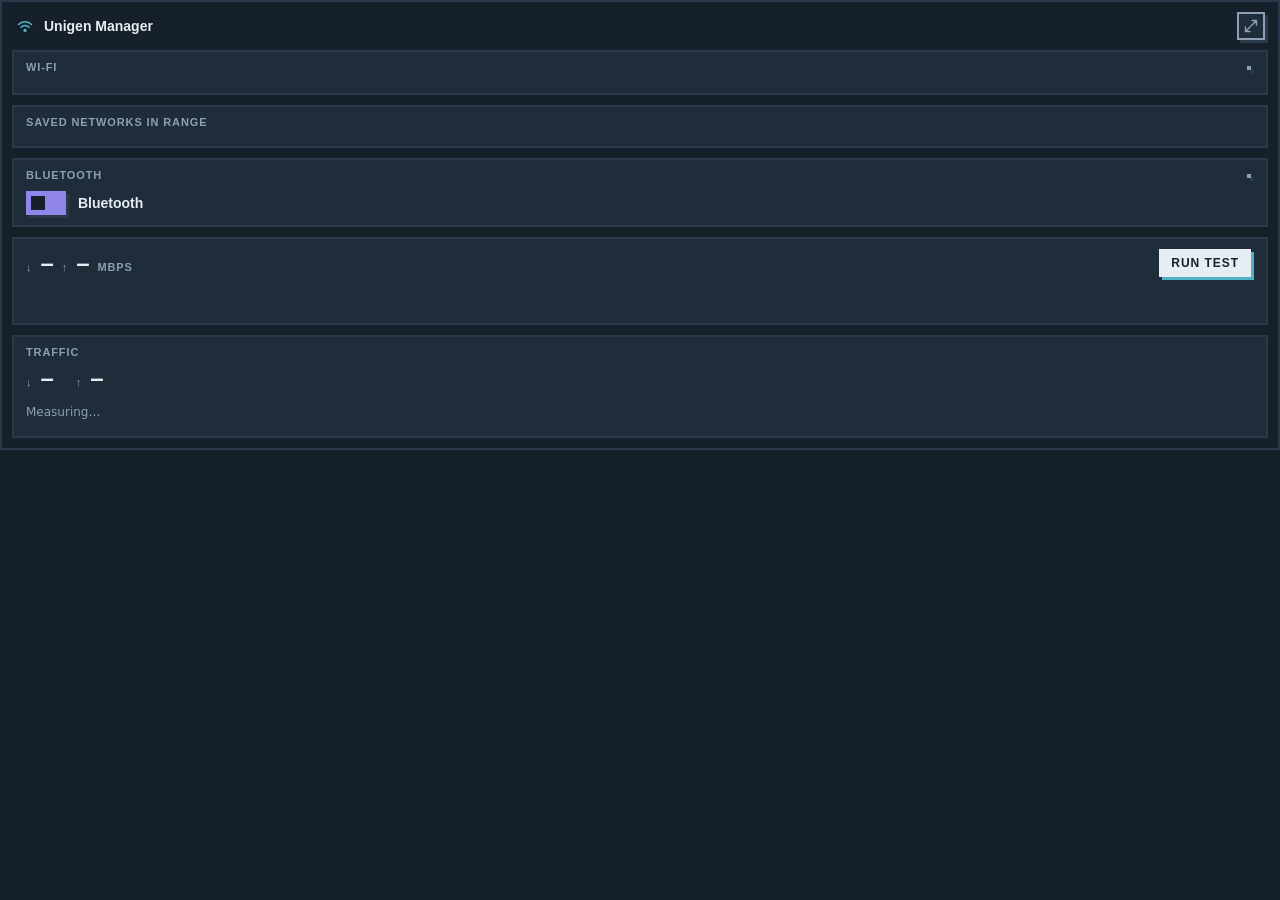
==== commit f565414a: "Traffic page, Wi-Fi live line and widget Traffic section New Traffic page (Ctrl 4): live download an" ====
--- a/ui/widget.html
+++ b/ui/widget.html
@@ -52,6 +52,7 @@
   .net .pct { color: var(--muted); font-size: var(--t-sm); text-align: right; }
   .net .act { justify-self: end; padding-right: var(--off); }
   .empty { color: var(--muted); font-size: var(--t-sm); padding: 4px 0; margin: 0; }
+  .empty[hidden] { display: none; }
 
   .bt { display: flex; align-items: center; gap: 12px; }
   .bt .ver { font: 700 var(--t-md) var(--display); white-space: nowrap; display: inline-block; }
@@ -65,6 +66,20 @@
   #run { grid-area: run; margin-right: var(--off); }
   #spark .line { fill: none; stroke-width: 2; stroke-linejoin: round; }
   #spark .area { fill-opacity: 0.12; }
+
+  /* traffic: the live rates (a click on them switches MB/s and Mbps) and the last minute as a sparkline, like the speed test's */
+  .traffic { display: grid; grid-template-columns: 1fr; gap: 8px; }
+  .traffic .nums { --off: 1px; display: flex; align-items: baseline; gap: 8px; white-space: nowrap; justify-self: start; padding: 0; background: none;
+    border: 0; color: var(--ink); text-align: left; cursor: pointer; font: inherit; letter-spacing: normal; text-transform: none; }
+  .traffic .nums b { font: 700 var(--t-lg)/1 var(--display); font-variant-numeric: tabular-nums; display: inline-block; }
+  .traffic .nums .arrow, .traffic .nums .unit { color: var(--muted); font: 700 var(--t-xs) var(--display); letter-spacing: var(--track); text-transform: uppercase; }
+  .traffic .nums .arrow:not(:first-child) { margin-left: 6px; }
+  @media (hover: hover) and (pointer: fine) { .traffic .nums:hover { text-decoration: none; } .traffic .nums:hover .unit { color: var(--ink); } }
+  #tspark { display: block; width: 100%; height: 28px; overflow: visible; }
+  #tspark .line { fill: none; stroke-width: 2; stroke-linejoin: round; }
+  #tspark .area { fill-opacity: 0.12; }
+  #tspark[hidden] { display: none; }
+  .traffic .empty:not([hidden]) { min-height: 28px; display: flex; align-items: center; }
 
   /* ---------- ?mock preview only: a Windows 10 taskbar to click ---------- */
   body.preview { background: #0E151D; }
@@ -125,6 +140,15 @@
     </div>
     <p class="msg" id="speedMsg"></p>
   </div>
+  <div class="sec">
+    <h2>Traffic</h2>
+    <div class="traffic">
+      <button class="link nums" id="trNums" title="Switch between MB/s and Mbps" aria-label="Live traffic. Press to switch units.">
+        <span class="arrow">↓</span><b id="trDn">–</b><span class="unit" id="trDnU"></span><span class="arrow">↑</span><b id="trUp">–</b><span class="unit" id="trUpU"></span></button>
+      <svg id="tspark" role="img" aria-label="Download and upload over the last 60 seconds" hidden></svg>
+      <p class="empty" id="trEmpty">Measuring…</p>
+    </div>
+  </div>
 </div>
 
 <!-- ?mock preview only: a Windows 10 taskbar. Inside the app the widget fills its own window. -->
@@ -325,7 +349,6 @@
 
 // ================= mini speed test: sparkline of the last test on the adapter Wi-Fi uses =================
 const TP_N = 40;  // speed.py takes at most 28 download + 12 upload samples
-const pathOf = pts => pts.map((p, i) => `${i ? "L" : "M"}${p[0].toFixed(1)},${p[1].toFixed(1)}`).join("");
 function drawSpark(samples, k, { draw, split } = {}) {
   const svg = $("#spark"), W = svg.clientWidth, H = 28; if (!W) return;
   split = Math.min(split ?? samples.length, samples.length);
@@ -368,13 +391,40 @@
   } catch (e) { live = null; note($("#speedMsg"), e.message, true); }
 });
 
+// ================= traffic: the live rates and the last minute on the adapter Wi-Fi uses =================
+const SPARK_GEO = { H: 28, L: 1, R: 5, T: 2, B: 2, axes: false, end: false };
+let TRF = null, trDrawn = null;  // the latest traffic(); what the sparkline shows: { tag: adapter|unit, tick }
+const put = (el, text) => { if (el.textContent !== text) el.textContent = text; };  // numbers change in place, without a flash
+function renderTraffic(force) {
+  if (!TRF) return;
+  const a = TRF.adapters.find(x => x.key === TRF.using) || TRF.adapters[0], unit = TRF.unit, measured = !!a && a.down != null;
+  const svg = $("#tspark");
+  const [dn, dnU] = measured ? rateParts(a.down, unit) : ["–", ""], [up, upU] = measured ? rateParts(a.up, unit) : ["–", ""];
+  put($("#trDn"), dn); put($("#trDnU"), dnU); put($("#trUp"), up); put($("#trUpU"), upU);
+  svg.toggleAttribute("hidden", !measured);
+  $("#trEmpty").hidden = measured;
+  if (!measured) { put($("#trEmpty"), a ? "Measuring…" : "No Wi-Fi adapter is on"); trDrawn = null; return; }
+  const tag = `${a.key}|${unit}`, same = trDrawn && trDrawn.tag === tag;
+  if (!force && same && trDrawn.tick === TRF.tick) return;
+  trafficChart(svg, a, unit, SPARK_GEO, !force && same ? Math.max(0, Math.min(TRAFFIC_N, TRF.tick - trDrawn.tick)) : 0);
+  trDrawn = { tag, tick: TRF.tick };
+}
+async function loadTraffic(force) {
+  TRF = await call("traffic");
+  renderTraffic(force);
+}
+$("#trNums").addEventListener("click", () => {
+  if (TRF) pickUnit(TRF.unit === "bits" ? "bytes" : "bits").catch(fail($("#speedMsg")));
+});
+window.onTrafficUnit = unit => { if (TRF) { TRF.unit = unit; renderTraffic(); } };  // pushed by Python (api.py set_traffic_unit) to both windows
+
 $("#openApp").addEventListener("click", () => call("open_main").catch(fail($("#wifiMsg"))));
 
 // ================= open / close =================
 const W = $("#w");
 async function refresh(draw) {
   await poll();
-  await Promise.all([loadNets(), loadBt(), loadSpeed(draw)]);
+  await Promise.all([loadNets(), loadBt(), loadSpeed(draw), loadTraffic(true).catch(() => {})]);
 }
 function animateOpen() {
   anime.animate(W, reduce ? { opacity: [0, 1], duration: 150, ease } : { opacity: [0, 1], y: [8, 0], duration: 180, ease });
@@ -398,6 +448,7 @@
 }
 setInterval(async () => { if (shown && await call("is_visible", "widget").catch(() => true)) { poll().catch(fail($("#wifiMsg"))); loadNets().catch(fail($("#netMsg"))); } }, 3000);
 setInterval(async () => { if (shown && await call("is_visible", "widget").catch(() => true)) loadBt().catch(() => {}); }, 10000);  // connected state and battery
+setInterval(async () => { if (shown && await call("is_visible", "widget").catch(() => true)) loadTraffic().catch(() => {}); }, TRAFFIC_MS);
 // the watchdog announces an unplug, not a dongle coming back or still starting: while it isn't connected, look again
 setInterval(async () => {
   if (!shown || !INFO || !INFO.dongle || INFO.dongle === "connected" || switching || !await call("is_visible", "widget").catch(() => true)) return;
--- a/ui/shared.css
+++ b/ui/shared.css
@@ -112,7 +112,7 @@
 .seg button:disabled:not([aria-checked="true"]) { opacity: .45; }  /* the Dongle button while it is unplugged, and the other one during a switch */
 .seg .ind { position: absolute; top: 0; bottom: 0; left: 0; right: auto; background: var(--seg-c); pointer-events: none; }
 .seg button:focus-visible { outline-offset: -4px; }
-.seg.tabs { --seg-c: var(--ink); --sh: var(--line); }
+.seg.tabs, .seg.unit { --seg-c: var(--ink); --sh: var(--line); }  /* neutral: Nearby | Saved, and the traffic unit [MB/s | Mbps] */
 .seg .count { font-weight: 400; margin-left: 4px; opacity: .7; }
 @media (hover: hover) and (pointer: fine) {
   .seg button:not(:disabled):not([aria-checked="true"]):not([aria-selected="true"]):hover { color: var(--ink); }
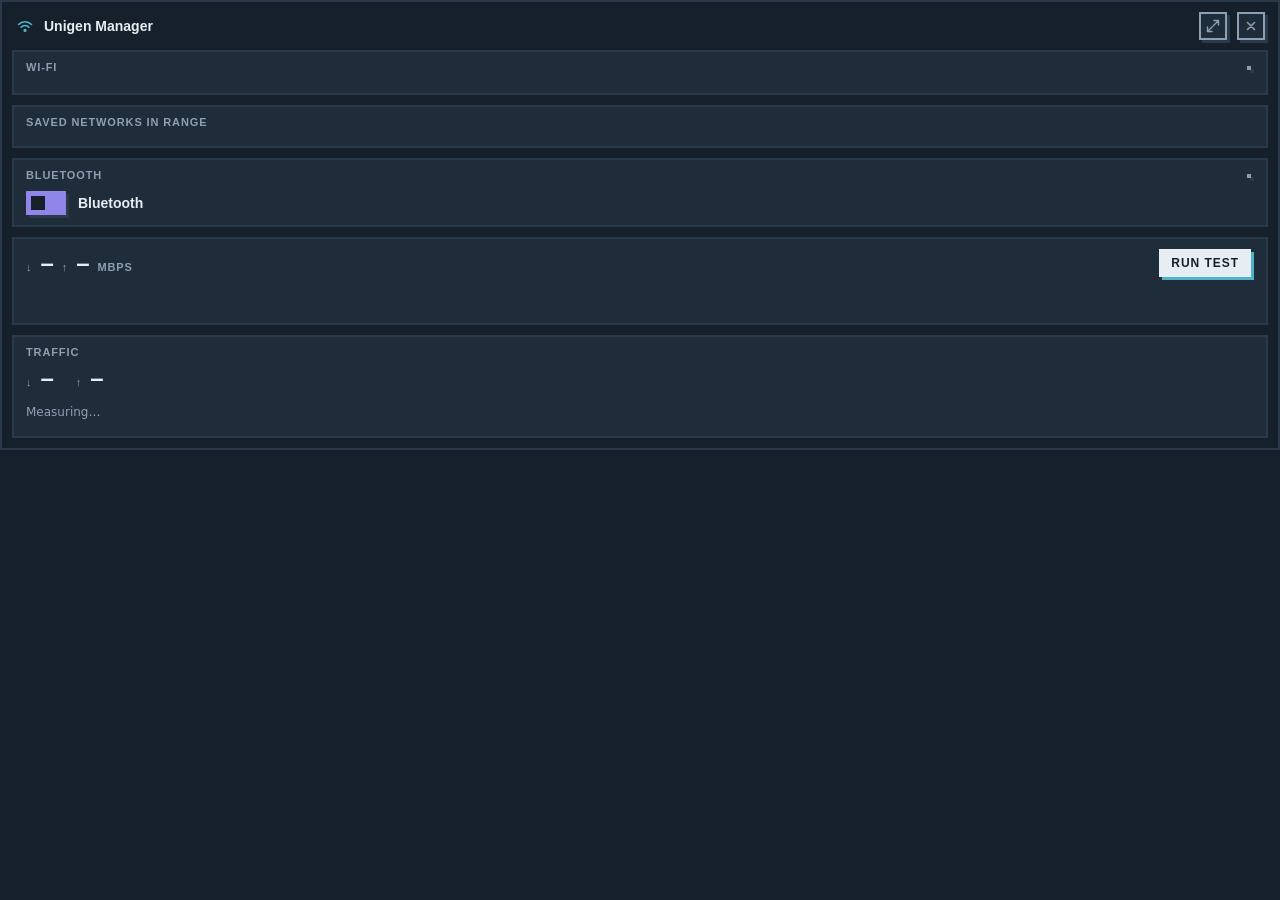
==== commit 4bd98782: "Widget: add a close (X) button to the header The widget only closed on click-away or Escape. A visib" ====
--- a/ui/widget.html
+++ b/ui/widget.html
@@ -108,6 +108,9 @@
     <h1>Unigen Manager</h1>
     <button class="icon-btn" id="openApp" aria-label="Open Unigen Manager" title="Open Unigen Manager">
       <svg width="14" height="14" viewBox="0 0 14 14" aria-hidden="true"><path d="M8 1.5h4.5V6M12.5 1.5 7.5 6.5M6 12.5H1.5V8M1.5 12.5l5-5" fill="none" stroke="currentColor" stroke-width="1.4" stroke-linecap="round" stroke-linejoin="round"/></svg>
+    </button>
+    <button class="icon-btn" id="closeWidget" aria-label="Close" title="Close">
+      <svg width="14" height="14" viewBox="0 0 14 14" aria-hidden="true"><path d="M3.5 3.5 10.5 10.5M10.5 3.5 3.5 10.5" fill="none" stroke="currentColor" stroke-width="1.6" stroke-linecap="round"/></svg>
     </button>
   </header>
   <p class="dongle" id="dongle" hidden><i aria-hidden="true"></i><span class="t"></span></p>
@@ -419,6 +422,7 @@
 window.onTrafficUnit = unit => { if (TRF) { TRF.unit = unit; renderTraffic(); } };  // pushed by Python (api.py set_traffic_unit) to both windows
 
 $("#openApp").addEventListener("click", () => call("open_main").catch(fail($("#wifiMsg"))));
+$("#closeWidget").addEventListener("click", hideWidget);  // same as clicking away or Escape
 
 // ================= open / close =================
 const W = $("#w");
@@ -444,7 +448,9 @@
 addEventListener("keydown", e => { if (e.key === "Escape") hideWidget(); });
 if (!MOCK) {
   addEventListener("blur", hideWidget);  // like Windows flyouts: losing focus closes it
-  new ResizeObserver(() => { if (shown) call("widget_fit", Math.ceil(W.getBoundingClientRect().height)).catch(() => {}); }).observe(W);
+  // also while hidden: the page lays out at startup before the first open, and the window must already fit then (it
+  // opened at its 480 px default and cut off everything below, Traffic included, until the content changed size)
+  new ResizeObserver(() => { const h = Math.ceil(W.getBoundingClientRect().height); if (h > 0) call("widget_fit", h).catch(() => {}); }).observe(W);
 }
 setInterval(async () => { if (shown && await call("is_visible", "widget").catch(() => true)) { poll().catch(fail($("#wifiMsg"))); loadNets().catch(fail($("#netMsg"))); } }, 3000);
 setInterval(async () => { if (shown && await call("is_visible", "widget").catch(() => true)) loadBt().catch(() => {}); }, 10000);  // connected state and battery
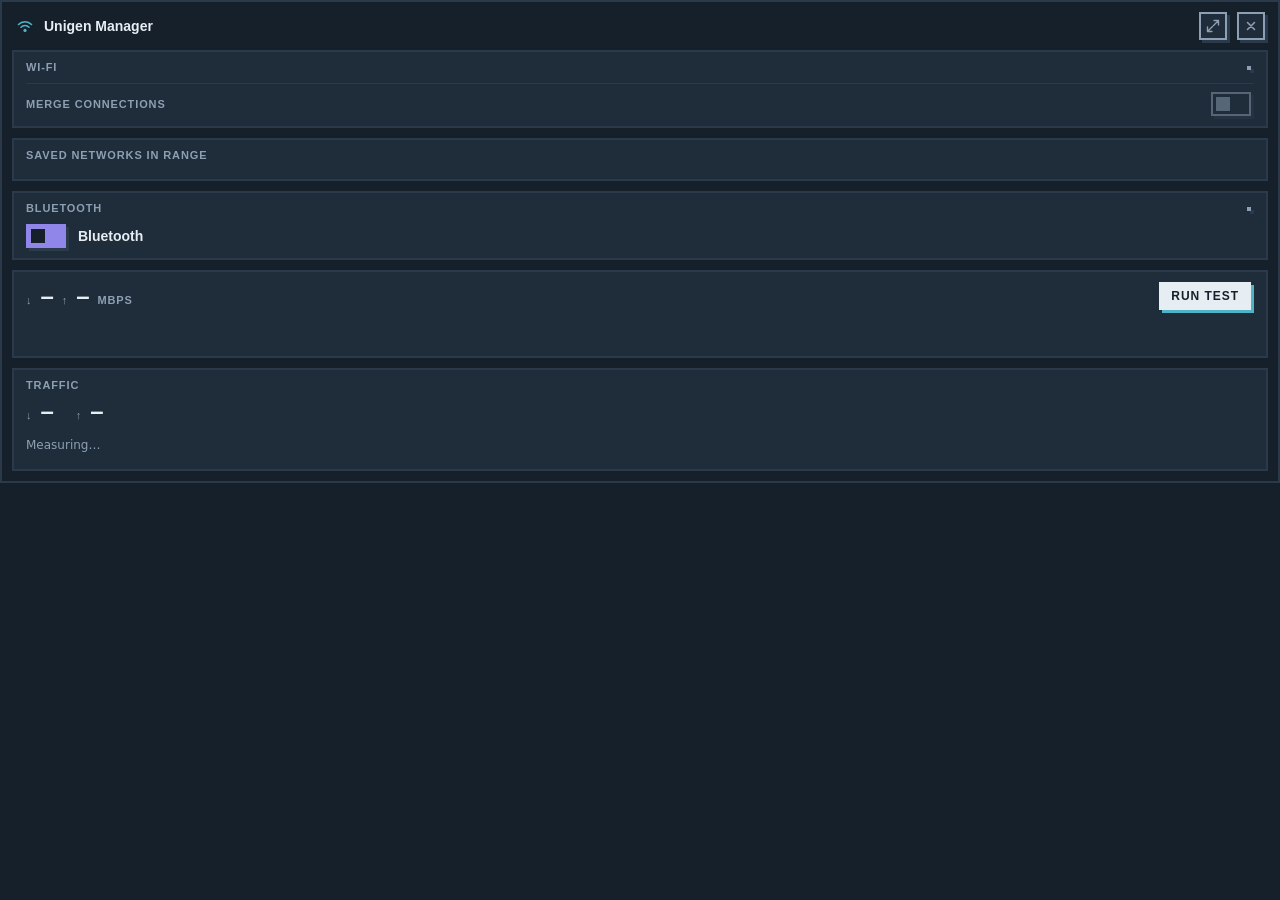
==== commit 4fec3fa0: "Merge: a Merge card with a row per link on the Traffic page, and a switch in the widget" ====
--- a/ui/widget.html
+++ b/ui/widget.html
@@ -29,6 +29,11 @@
   .uses { display: flex; align-items: center; justify-content: space-between; margin-bottom: 10px; padding-right: var(--off); }  /* room for the switch's hard shadow */
   .uses .lbl { font: 700 var(--t-xs)/1 var(--display); letter-spacing: var(--track); text-transform: uppercase; color: var(--muted); }
   .uses + .steps { margin: -2px 0 10px; }
+  .uses.merge { margin: 8px 0 0; padding-top: 8px; border-top: 1px solid var(--line); }
+  .uses.merge .lbl { display: inline-flex; align-items: center; gap: 8px; }
+  .merged { padding: 2px 6px; background: var(--uni); color: var(--panel); font: 700 var(--t-xs)/1 var(--display); letter-spacing: var(--track); text-transform: uppercase; }
+  .merged[hidden] { display: none; }
+  .uses.merge + .msg:empty { display: none; }
 
   .ad { display: grid; grid-template-columns: 8px 1fr auto; column-gap: 10px; row-gap: 2px; align-items: center; padding: 6px 0; }
   .ad + .ad { border-top: 1px solid var(--line); }
@@ -118,6 +123,9 @@
     <div class="uses"><span class="lbl" id="wifiUseLbl">Wi-Fi</span><div class="seg" id="wifiUse" role="radiogroup" aria-labelledby="wifiUseLbl"></div></div>
     <div id="wifiSteps" hidden></div>
     <div id="ads"></div>
+    <div class="uses merge"><span class="lbl">Merge connections<span class="merged" id="mergeBadge" hidden>Merged</span></span>
+      <button class="switch" id="mergeSw" role="switch" aria-checked="false" aria-label="Merge connections" disabled><i></i></button></div>
+    <p class="msg" id="mergeMsg"></p>
     <p class="msg" id="wifiMsg"></p>
   </div>
   <div class="sec">
@@ -229,6 +237,11 @@
   await Promise.all([loadNets(), loadBt(), loadSpeed(true)]);
 }
 window.onSwitchStep = s => {
+  if (s.kind === "driver") {  // the driver install runs from the main window; the widget shows its line and reloads at the end
+    note($("#wifiMsg"), s.text, s.error);
+    if (s.done && !s.error) reloadAll().catch(fail($("#wifiMsg")));
+    return;
+  }
   const bt = s.kind === "bt", msg = $(bt ? "#btMsg" : "#wifiMsg");
   note(msg, s.text, s.error);
   renderStep(prog[s.kind], s, { to: switching ? switchTo[s.kind] : null });
@@ -304,6 +317,26 @@
 onSegClick(wifiSeg, "#wifiMsg", moveWifi);
 onSegClick(btSeg, "#btMsg", moveBt);
 
+// ================= merge connections: use every connection at once (the Traffic page of the app lists them) =================
+let MRG = null;
+async function loadMerge() {
+  MRG = await call("merge_status");
+  const sw = $("#mergeSw");
+  setSwitch(sw, MRG.on);
+  $("#mergeBadge").hidden = !MRG.on;
+  if (!sw.dataset.busy) sw.disabled = !MRG.can_switch;
+  sw.title = MRG.can_switch ? "" : "Merging connections needs administrator rights.";
+}
+$("#mergeSw").addEventListener("click", async function () {
+  if (this.disabled || !MRG) return;
+  const on = !MRG.on;
+  this.disabled = true; this.dataset.busy = "1";
+  try { await call("set_merge", on); note($("#mergeMsg"), on ? "Merge is on." : "Merge is off."); }
+  catch (e) { note($("#mergeMsg"), e.message, true); }
+  finally { delete this.dataset.busy; await loadMerge().catch(() => {}); }
+});
+window.onMerge = () => { if (!$("#mergeSw").dataset.busy) loadMerge().catch(() => {}); };  // pushed by Python (api.py set_merge, set_merge_link) to both windows
+
 // ================= saved networks in range (on the adapter Wi-Fi uses) =================
 async function loadNets() {
   if (!uses) return;
@@ -428,7 +461,7 @@
 const W = $("#w");
 async function refresh(draw) {
   await poll();
-  await Promise.all([loadNets(), loadBt(), loadSpeed(draw), loadTraffic(true).catch(() => {})]);
+  await Promise.all([loadNets(), loadBt(), loadSpeed(draw), loadTraffic(true).catch(() => {}), loadMerge().catch(() => {})]);
 }
 function animateOpen() {
   anime.animate(W, reduce ? { opacity: [0, 1], duration: 150, ease } : { opacity: [0, 1], y: [8, 0], duration: 180, ease });
@@ -452,7 +485,7 @@
   // opened at its 480 px default and cut off everything below, Traffic included, until the content changed size)
   new ResizeObserver(() => { const h = Math.ceil(W.getBoundingClientRect().height); if (h > 0) call("widget_fit", h).catch(() => {}); }).observe(W);
 }
-setInterval(async () => { if (shown && await call("is_visible", "widget").catch(() => true)) { poll().catch(fail($("#wifiMsg"))); loadNets().catch(fail($("#netMsg"))); } }, 3000);
+setInterval(async () => { if (shown && await call("is_visible", "widget").catch(() => true)) { poll().catch(fail($("#wifiMsg"))); loadNets().catch(fail($("#netMsg"))); if (!$("#mergeSw").dataset.busy) loadMerge().catch(() => {}); } }, 3000);
 setInterval(async () => { if (shown && await call("is_visible", "widget").catch(() => true)) loadBt().catch(() => {}); }, 10000);  // connected state and battery
 setInterval(async () => { if (shown && await call("is_visible", "widget").catch(() => true)) loadTraffic().catch(() => {}); }, TRAFFIC_MS);
 // the watchdog announces an unplug, not a dongle coming back or still starting: while it isn't connected, look again
--- a/ui/shared.css
+++ b/ui/shared.css
@@ -19,6 +19,8 @@
   /* adapter identity in charts; validated on --raised (dataviz validator, dark: CVD dE 16.0, normal 19.7) */
   --uni: #9085e9;
   --bi: #d55181;
+  --eth: #E3A33B;  /* Ethernet and USB tethering in the charts (not run through the validator: the two lines of a chart never share a colour) */
+  --tet: #4FB3C8;
 
   --edge: 2px;     /* outline of every container and pressable */
   --off: 4px;      /* hard shadow offset (3px on small buttons and in the widget) */
@@ -82,7 +84,7 @@
   .link:hover { text-decoration: underline; text-underline-offset: 3px; }
 }
 
-/* on/off switch (Bluetooth power): square like the adapter switches */
+/* on/off switch (Bluetooth power, Merge connections and each link in it): square like the adapter switches */
 .switch { --off: 3px; width: 40px; height: 24px; padding: 0; border: var(--edge) solid var(--muted);
   background: var(--raised); position: relative; cursor: pointer; flex: none; }
 .switch i { position: absolute; top: 3px; left: 3px; width: 14px; height: 14px; background: var(--muted); }
@@ -97,8 +99,8 @@
 .dongle[hidden] { display: none; }
 .dongle i { flex: none; width: 8px; height: 8px; background: var(--muted); }
 .dongle[data-state="connected"] i { background: var(--ok); }
-.dongle[data-state="not_responding"] { color: var(--warn); }
-.dongle[data-state="not_responding"] i { background: var(--warn); }
+.dongle[data-state="not_responding"], .dongle[data-state="no_driver"] { color: var(--warn); }
+.dongle[data-state="not_responding"] i, .dongle[data-state="no_driver"] i { background: var(--warn); }
 
 /* The one segmented control (the Wi-Fi and Bluetooth adapter switches in both windows, and the Nearby | Saved tabs): a square block
    with a 2px outline and a hard shadow (--sh, defaults to the chosen adapter's colour, --seg-c, set by markSeg). One solid
